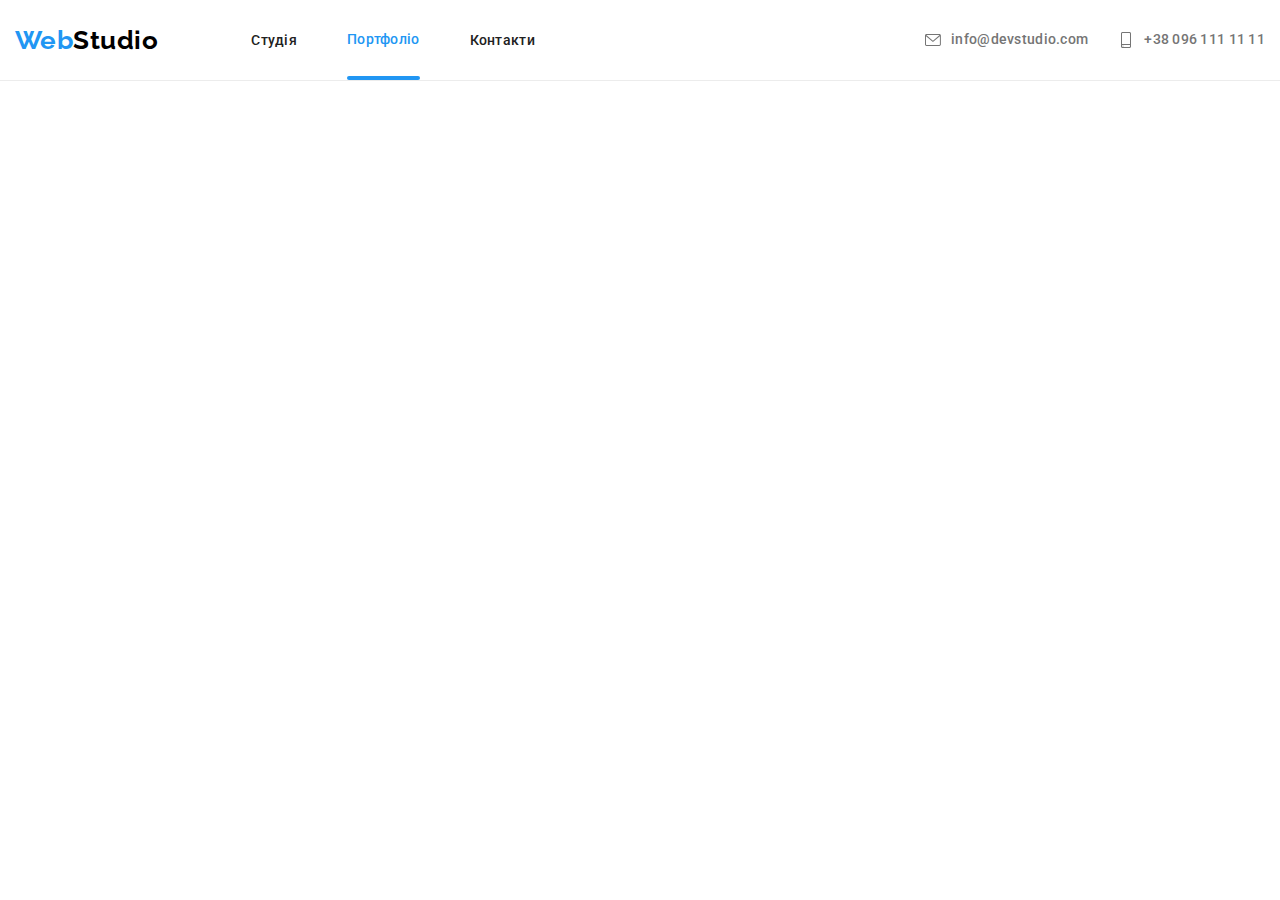
==== portfolio.html @ 04bfc91e "create adaptive header" ====
<!DOCTYPE html>
<html lang="uk">
  <head>
    <meta charset="UTF-8" />
    <meta http-equiv="X-UA-Compatible" content="IE=edge" />
    <meta name="viewport" content="width=device-width, initial-scale=1.0" />
    <title>Портфоліо</title>
    <link
      rel="stylesheet"
      href="https://cdnjs.cloudflare.com/ajax/libs/modern-normalize/1.1.0/modern-normalize.min.css"
    />
    <link
      href="https://fonts.googleapis.com/css2?family=Raleway:wght@700&family=Roboto:wght@400;500;700;900&display=swap"
      rel="stylesheet"
    />
    <link rel="stylesheet" href="./css/main.min.css" />
  </head>

  <body>
    <header class="page-header">
      <div class="container header-layout">
        <a href="/" class="page-header__logo"> <span class="logo">Web</span>Studio </a>
        <nav class="page-header__navigation">
          <ul class="list page-header__navigation-links">
            <li class="page-header__page-name">
              <a href="./index.html" class="page-header__page-link">Студія</a>
            </li>
            <li class="page-header__page-name">
              <a href="" class="page-header__page-link current">Портфоліо</a>
            </li>
            <li class="page-header__page-name">
              <a href="" class="page-header__page-link">Контакти</a>
            </li>
          </ul>
        </nav>
        <ul class="list page-header__contacts-list">
          <li class="page-header__contacts-item">
            <a href="mailto:info@devstudio.com" class="page-header__contacts-link">
              <svg lang="en" aria-label="envelope" class="page-header__contacts-icon">
                <use href="./Images/sprite.svg#icon-envelope"></use>
              </svg>
              info@devstudio.com</a
            >
          </li>
          <li class="page-header__contacts-item">
            <a href="tel:+380961111111" class="page-header__contacts-link">
              <svg lang="en" aria-label="smartphone" class="page-header__contacts-icon">
                <use href="./Images/sprite.svg#icon-smartphone"></use>
              </svg>
              +38 096 111 11 11</a
            >
          </li>
        </ul>

        <button type="button" class="mobile-menu-open-btn" data-menu-open>
          <svg class="mobile-menu-open-btn__icon">
            <use href="./images/sprite.svg#icon-burger"></use>
          </svg>
        </button>
      </div>

      <div class="mobile-menu" data-menu>
        <div class="mobile-menu__container">
          <button class="mobile-menu__close-btn" data-menu-close>
            <svg lang="en" class="mobile-menu__close-icon">
              <use href="./Images/sprite.svg#icon-vector"></use>
            </svg>
          </button>
          <ul class="list mobile-menu__pages-list">
            <li class="mobile-menu__pages-item">
              <a href="./index.html" class="mobile-menu__pages-link">Студія</a>
            </li>
            <li class="mobile-menu__pages-item">
              <a href="" class="mobile-menu__pages-link current">Портфоліо</a>
            </li>
            <li class="mobile-menu__pages-item">
              <a href="" class="mobile-menu__pages-link">Контакти</a>
            </li>
          </ul>

          <div class="mobile-menu_contacts-layout">
            <ul class="list mobile-menu__contacts-list">
              <li class="mobile-menu__contacts-item">
                <a href="tel:+380961111111" class="mobile-menu__phone-link">+38 096 111 11 11</a>
              </li>
              <li class="mobile-menu__contacts-item">
                <a href="mailto:info@devstudio.com" class="mobile-menu__mail-link"
                  >info@devstudio.com</a
                >
              </li>
            </ul>

            <ul class="list mobile-menu__social-list">
              <li class="mobile-menu__social-item">
                <a href="" class="mobile-menu__social-link">Instagram</a>
              </li>
              <li class="mobile-menu__social-item">
                <a href="" class="mobile-menu__social-link">Twitter</a>
              </li>
              <li class="mobile-menu__social-item">
                <a href="" class="mobile-menu__social-link">Facebook</a>
              </li>
              <li class="mobile-menu__social-item">
                <a href="" class="mobile-menu__social-link">LinkedIn</a>
              </li>
            </ul>
          </div>
        </div>
      </div>
    </header>

    <!-- <main>
      <section class="projects section-block">
        <div class="container">
          <h1 class="hidden">Проєкти</h1>
          <ul class="list projects__buttons">
            <li><button type="button" class="projects__button">Усі</button></li>
            <li><button type="button" class="projects__button">Веб-сайти</button></li>
            <li><button type="button" class="projects__button">Додатки</button></li>
            <li><button type="button" class="projects__button">Дизайн</button></li>
            <li><button type="button" class="projects__button">Маркетинг</button></li>
          </ul>

          <ul class="list projects__list">
            <li class="project-card">
              <div>
                <a href="" class="project-card__link">
                  <div class="project-card__img-wrapper">
                    <img src="./Images/tekhnokriak.jpg" alt="laptop" width="370" />
                    <p class="project-card__overlay">
                      Ресурс пропонує комплексні пропозиції з різним рівнем функціоналу та сервісів.
                      Все це дозволить відвідувачу отримати вичерпні відомості про компанію чи
                      приватну особу.
                    </p>
                  </div>
                  <div class="project-card__details">
                    <h2 class="project-card__title">Технокряк</h2>
                    <p class="project-card__category">Веб-сайт</p>
                  </div>
                </a>
              </div>
            </li>
            <li class="project-card">
              <div>
                <a href="" class="project-card__link">
                  <div class="project-card__img-wrapper">
                    <img src="./Images/poster.jpg" alt="poster" width="370" />
                    <p class="project-card__overlay">
                      Ресурс пропонує комплексні пропозиції з різним рівнем функціоналу та сервісів.
                      Все це дозволить відвідувачу отримати вичерпні відомості про компанію чи
                      приватну особу.
                    </p>
                  </div>
                  <div class="project-card__details">
                    <h2 class="project-card__title">Постер New Orlean vs Golden Star</h2>
                    <p class="project-card__category">Дизайн</p>
                  </div></a
                >
              </div>
            </li>
            <li class="project-card">
              <div>
                <a href="" class="project-card__link">
                  <div class="project-card__img-wrapper">
                    <img src="./Images/seafood.jpg" alt="seafood" width="370" />
                    <p class="project-card__overlay">
                      Ресурс пропонує комплексні пропозиції з різним рівнем функціоналу та сервісів.
                      Все це дозволить відвідувачу отримати вичерпні відомості про компанію чи
                      приватну особу.
                    </p>
                  </div>
                  <div class="project-card__details">
                    <h2 class="project-card__title">Ресторан Seafood</h2>
                    <p class="project-card__category">Додаток</p>
                  </div></a
                >
              </div>
            </li>
            <li class="project-card">
              <div>
                <a href="" class="project-card__link">
                  <div class="project-card__img-wrapper">
                    <img src="./Images/prime.jpg" alt="headphones" width="370" />
                    <p class="project-card__overlay">
                      Ресурс пропонує комплексні пропозиції з різним рівнем функціоналу та сервісів.
                      Все це дозволить відвідувачу отримати вичерпні відомості про компанію чи
                      приватну особу.
                    </p>
                  </div>
                  <div class="project-card__details">
                    <h2 class="project-card__title">Проєкт Prime</h2>
                    <p class="project-card__category">Маркетинг</p>
                  </div></a
                >
              </div>
            </li>
            <li class="project-card">
              <div>
                <a href="" class="project-card__link">
                  <div class="project-card__img-wrapper">
                    <img src="./Images/boxes.jpg" alt="boxes" width="370" />
                    <p class="project-card__overlay">
                      Ресурс пропонує комплексні пропозиції з різним рівнем функціоналу та сервісів.
                      Все це дозволить відвідувачу отримати вичерпні відомості про компанію чи
                      приватну особу.
                    </p>
                  </div>
                  <div class="project-card__details">
                    <h2 class="project-card__title">Проєкт Boxes</h2>
                    <p class="project-card__category">Додаток</p>
                  </div></a
                >
              </div>
            </li>
            <li class="project-card">
              <div>
                <a href="" class="project-card__link">
                  <div class="project-card__img-wrapper">
                    <img src="./Images/inspiration.jpg" alt="monitor" width="370" />
                    <p class="project-card__overlay">
                      Ресурс пропонує комплексні пропозиції з різним рівнем функціоналу та сервісів.
                      Все це дозволить відвідувачу отримати вичерпні відомості про компанію чи
                      приватну особу.
                    </p>
                  </div>
                  <div class="project-card__details">
                    <h2 class="project-card__title">Inspiration has no Borders</h2>
                    <p class="project-card__category">Веб-сайт</p>
                  </div></a
                >
              </div>
            </li>
            <li class="project-card">
              <div>
                <a href="" class="project-card__link">
                  <div class="project-card__img-wrapper">
                    <img src="./Images/limitededition.jpg" alt="book" width="370" />
                    <p class="project-card__overlay">
                      Ресурс пропонує комплексні пропозиції з різним рівнем функціоналу та сервісів.
                      Все це дозволить відвідувачу отримати вичерпні відомості про компанію чи
                      приватну особу.
                    </p>
                  </div>
                  <div class="project-card__details">
                    <h2 class="project-card__title">Видання Limited Edition</h2>
                    <p class="project-card__category">Дизайн</p>
                  </div></a
                >
              </div>
            </li>
            <li class="project-card">
              <div>
                <a href="" class="project-card__link">
                  <div class="project-card__img-wrapper">
                    <img src="./Images/lab.jpg" alt="lab" width="370" />
                    <p class="project-card__overlay">
                      Ресурс пропонує комплексні пропозиції з різним рівнем функціоналу та сервісів.
                      Все це дозволить відвідувачу отримати вичерпні відомості про компанію чи
                      приватну особу.
                    </p>
                  </div>
                  <div class="project-card__details">
                    <h2 class="project-card__title">Проєкт LAB</h2>
                    <p class="project-card__category">Маркетинг</p>
                  </div></a
                >
              </div>
            </li>
            <li class="project-card">
              <div>
                <a href="" class="project-card__link">
                  <div class="project-card__img-wrapper">
                    <img src="./Images/growingbusiness.png" alt="workspace" width="370" />
                    <p class="project-card__overlay">
                      Ресурс пропонує комплексні пропозиції з різним рівнем функціоналу та сервісів.
                      Все це дозволить відвідувачу отримати вичерпні відомості про компанію чи
                      приватну особу.
                    </p>
                  </div>
                  <div class="project-card__details">
                    <h2 class="project-card__title">Growing Business</h2>
                    <p class="project-card__category">Додаток</p>
                  </div></a
                >
              </div>
            </li>
          </ul>
        </div>
      </section>
    </main>

    <footer>
      <div class="container footer-layout">
        <div class="contacts">
          <div class="logo-block">
            <a href="./index.html" class="logo-footer"> <span class="logo">Web</span>Studio </a>
          </div>
          <address>
            <ul class="list">
              <li class="contact-footer-list">
                <a
                  href="https://goo.gl/maps/CPtrU1FHBa2aNyZL9"
                  target="_blank"
                  rel="noopener noreferrer nofollow"
                  class="address-footer"
                  >м. Київ, пр-т Лесі Українки, 26</a
                >
              </li>
              <li class="contact-footer-list">
                <a href="mailto:info@example.com" class="contact-footer">info@example.com</a>
              </li>
              <li class="contact-footer-list">
                <a href="tel:+380991111111" class="contact-footer">+38 099 111 11 11</a>
              </li>
            </ul>
          </address>
        </div>
        <div class="social-contacts">
          <p class="social-contacts-title">Приєднуйтесь</p>
          <ul class="social-contacts-list list">
            <li class="social-contacts-item">
              <a href="" class="social-contacts-link">
                <svg lang="en" aria-label="instagram-icon" class="social-contacts-icon">
                  <use href="./Images/sprite.svg#icon-instagram"></use>
                </svg>
              </a>
            </li>
            <li class="social-contacts-item">
              <a href="" class="social-contacts-link">
                <svg lang="en" aria-label="twitter-icon" class="social-contacts-icon">
                  <use href="./Images/sprite.svg#icon-twitter"></use>
                </svg>
              </a>
            </li>
            <li class="social-contacts-item">
              <a href="" class="social-contacts-link">
                <svg lang="en" aria-label="facebook-icon" class="social-contacts-icon">
                  <use href="./Images/sprite.svg#icon-facebook"></use>
                </svg>
              </a>
            </li>
            <li class="social-contacts-item">
              <a href="" class="social-contacts-link">
                <svg lang="en" aria-label="linkedin-icon" class="social-contacts-icon">
                  <use href="./Images/sprite.svg#icon-linkedin"></use>
                </svg>
              </a>
            </li>
          </ul>
        </div>
        <div class="subscribe-footer">
          <p class="subscribe-footer-title">Підпишіться на розсилку</p>
          <form name="subscribe_footer_form">
            <label class="subscribe-footer-layout">
              <input
                type="email"
                name="email"
                class="subscribe-footer-email"
                placeholder="E-mail"
              />
              <button type="submit" class="subscribe-footer-btn">
                <span class="subscribe-footer-btn-text"> Підписатися </span>
                <svg lang="en" aria-label="submit-icon" class="footer-submit-icon">
                  <use href="./Images/sprite.svg#icon-send"></use>
                </svg>
              </button>
            </label>
          </form>
        </div>
      </div>
    </footer> -->

    <script src="./js/menu.js"></script>
  </body>
</html>
---- css/main.min.css ----
:root{--clear-white-color: #FFFFFF;--bg-secondary-color: #F5F4FA;--bg-dark-color: #2F303A;--font-color-h: #212121;--font-color-p: #757575;--font-color-adress: rgba(255, 255, 255, 0.6);--accent-color: #2196F3;--clear-black-color: #000000;--border-color: #EEEEEE;--border-header-color: #ECECEC;--icon-color: #AFB1B8;--transition-dur-and-func: 250ms cubic-bezier(0.4, 0, 0.2, 1) }.hidden{position:absolute;white-space:nowrap;width:1px;height:1px;overflow:hidden;border:0;padding:0;clip:rect(0 0 0 0);clip-path:inset(50%);margin:-1px}body{font-family:"Roboto",sans-serif;letter-spacing:.03em;background-color:var(--clear-white-color)}h1,h2,h3,h4,p{margin-top:0;margin-bottom:0}ul,ol{margin-top:0;margin-bottom:0;padding-left:0}.list{list-style:none}a:link,a:visited{text-decoration:none}img{display:block}button{cursor:pointer;display:block}.section-block{padding:94px 0px}.container{padding-left:15px;padding-right:15px}@media screen and (min-width: 480px){.container{width:100%;margin-left:auto;margin-right:auto}}@media screen and (min-width: 768px){.container{width:100%}}@media screen and (min-width: 1200px){.container{width:100%}}.modal-button{background-color:var(--accent-color);color:var(--clear-white-color);font-family:inherit,sans-serif;font-weight:700;font-size:16px;line-height:1.88;letter-spacing:.06em;margin:30px auto 0px auto;border-radius:4px;border:none;padding:10px 32px}.page-header{border-bottom:var(--border-header-color) 1px solid;padding:16px 15px}.page-header__logo{color:var(--clear-black-color);font-family:"Raleway",sans-serif;font-weight:700;font-size:26px;line-height:1.19}.logo{color:var(--accent-color);font-family:"Raleway",sans-serif;font-weight:700;font-size:26px;line-height:1.19}.page-header__navigation{display:none}.page-header__contacts-list{display:none}.mobile-menu-open-btn{line-height:0;border:none;background-color:rgba(0,0,0,0);padding:0}.mobile-menu-open-btn__icon{width:40px;height:40px}.header-layout{display:flex;justify-content:space-between;align-items:center}@media screen and (min-width: 768px){.page-header{padding:0}.mobile-menu-open-btn{display:none}.page-header__navigation-links{display:flex;align-items:center}.page-header__contacts-list{display:flex;flex-direction:column;gap:10px}.page-header__navigation{display:flex}.page-header__page-name{position:relative}.page-header__page-name:not(:last-child){margin-right:50px}.page-header__page-link{color:var(--font-color-h);font-weight:500;font-size:14px;line-height:1.14;padding:32px 0;letter-spacing:.02em;transition:color var(--transition-dur-and-func)}.page-header__page-link:hover,.page-header__page-link:focus{color:var(--accent-color)}.page-header__contacts-icon{display:inline-block;width:16px;height:16px;fill:var(--font-color-p);margin-right:10px;transition:fill var(--transition-dur-and-func)}.page-header__contacts-link:hover .page-header__contacts-icon,.page-header__contacts-link:focus .page-header__contacts-icon{fill:var(--accent-color)}.current{color:var(--accent-color);display:flex;align-items:center;flex-direction:column}.current::after{content:"";display:block;width:100%;height:4px;background-color:var(--accent-color);border-radius:2px;position:absolute;bottom:0}.page-header__contacts-link{color:var(--font-color-p);font-weight:500;font-size:14px;line-height:1.14;letter-spacing:.02em;text-align:center;display:flex;align-items:center;transition:color var(--transition-dur-and-func)}.page-header__contacts-link:hover,.page-header__contacts-link:focus{color:var(--accent-color)}}@media screen and (min-width: 1200px){.page-header__contacts-list{flex-direction:row;gap:30px;margin-left:auto}.page-header__logo{margin-right:93px}}.mobile-menu{position:fixed;top:0;left:0;z-index:100;width:100%;height:100%;background-color:var(--clear-white-color);opacity:0;visibility:hidden;pointer-events:none;transition:opacity var(--transition-dur-and-func),visibility var(--transition-dur-and-func)}.mobile-menu.is-open{opacity:1;visibility:visible;pointer-events:auto}.mobile-menu__container{height:100%;padding-left:40px;padding-bottom:48px;padding-top:48px;position:relative;display:flex;flex-direction:column;justify-content:space-between}.mobile-menu__close-btn{border:none;background-color:rgba(0,0,0,0);position:absolute;width:40px;height:40px;top:10px;right:15px}.mobile-menu__close-icon{width:18.67px;height:18.67px}.mobile-menu__pages-link{font-family:"Roboto";font-weight:500;font-size:40px;line-height:1.175;letter-spacing:.02em;color:var(--font-color-h)}.mobile-menu__pages-link:hover,.mobile-menu__pages-link:focus{color:var(--accent-color)}.mobile-menu__pages-item:not(:last-child){margin-bottom:32px}.mobile-menu__phone-link{font-family:"Roboto";font-weight:500;font-size:34px;line-height:1.176;letter-spacing:.02em;color:var(--accent-color)}.mobile-menu__mail-link{font-family:"Roboto";font-weight:500;font-size:24px;line-height:1.17;letter-spacing:.02em;color:var(--font-color-p)}.mobile-menu__contacts-item:first-child{margin-bottom:32px}.mobile-menu__contacts-item:last-child{margin-bottom:64px}.mobile-menu__social-link{font-family:"Roboto";font-weight:500;font-size:18px;line-height:1.22;letter-spacing:.02em;color:var(--accent-color)}.mobile-menu__social-list{display:flex}.mobile-menu__social-item:not(:last-child){border-right:1px solid rgba(33,33,33,.2);padding-right:10px}.mobile-menu__social-item:not(:first-child){padding-left:10px}.hero{background-image:linear-gradient(rgba(47, 48, 58, 0.4), rgba(47, 48, 58, 0.4)),url(../Images/hero.jpg);padding:200px 0px;max-width:1600px;margin:0 auto}.hero__title{color:var(--clear-white-color);font-weight:900;font-size:44px;line-height:1.36;text-align:center;letter-spacing:.06em;text-transform:uppercase;width:696px;margin-left:auto;margin-right:auto}.values{padding-bottom:0px}.values__title{color:var(--font-color-h);font-weight:700;font-size:14px;line-height:1.14;text-transform:uppercase;margin-bottom:10px}.values__text{color:var(--font-color-p);font-weight:400;font-size:14px;line-height:1.71}.values__list{display:flex;gap:30px}.values__card{flex-basis:calc((100% - 90px)/4)}.values__image{height:120px;background-color:var(--bg-secondary-color);display:flex;align-items:center;justify-content:center;margin-bottom:30px;border-radius:5px}.values__icon{display:block;width:70px;height:70px;margin:0 auto}.activity__title{color:var(--font-color-h);font-weight:700;font-size:36px;line-height:1.17;text-align:center;margin-bottom:50px}.activity__list{display:flex;gap:30px}.activity__card{position:relative}.activity__block{background-color:rgba(47,48,58,.8);height:70px;display:flex;justify-content:center;align-items:center;position:absolute;bottom:0px;width:100%}.activity__name{font-family:inherit;font-weight:700;font-size:14px;line-height:1.14;text-align:center;text-transform:uppercase;color:var(--clear-white-color)}.team{background-color:var(--bg-secondary-color)}.team__title{color:var(--font-color-h);font-weight:700;font-size:36px;line-height:42px;text-align:center;margin-bottom:50px}.team-member__name{color:var(--font-color-h);font-weight:500;font-size:16px;line-height:1.19;text-align:center;margin-bottom:10px}.team-member__job-position{color:var(--font-color-p);font-weight:400;font-size:16px;line-height:1.9;text-align:center;margin-bottom:16px}.team__list{display:flex;gap:30px}.team-member__details{padding:30px 0px;background-color:var(--clear-white-color);border-radius:0px 0px 4px 4px}.team-member{box-shadow:0px 1px 3px rgba(0,0,0,.12),0px 1px 1px rgba(0,0,0,.14),0px 2px 1px rgba(0,0,0,.2);border-radius:0px 0px 4px 4px}.team-member__social-list{display:flex;justify-content:center;gap:10px}.social-list__link{display:flex;width:44px;height:44px;justify-content:center;align-items:center;background-color:var(--clear-white-color);border-radius:50%;transition:background-color var(--transition-dur-and-func)}.social-list__link:hover{background-color:var(--accent-color)}.social-list__icon{width:20px;height:20px;fill:var(--icon-color);transition:fill var(--transition-dur-and-func)}.social-list__link:hover .social-list__icon{fill:var(--clear-white-color)}.clients{padding:94px 0}.clients__title{font-weight:700;font-size:36px;line-height:1.17;text-align:center;margin-bottom:50px}.clients__list{display:flex;flex-basis:calc((100% - 150px)/6);gap:30px}.clients__link{display:flex;justify-content:center;align-items:center;box-sizing:border-box;border:var(--icon-color) 1px solid;border-radius:5px;width:170px;height:92px;text-align:center;transition:border var(--transition-dur-and-func)}.clients__link:hover{border:var(--accent-color) 1px solid}.clients__icon{width:106px;height:60px;fill:var(--icon-color);transition:fill var(--transition-dur-and-func)}.clients__link:hover .clients__icon{fill:var(--accent-color)}.projects__button{color:var(--font-color-h);background-color:var(--bg-secondary-color);font-family:inherit;font-weight:500;font-size:16px;line-height:1.62;text-align:center;padding:6px 22px;border-radius:4px;border:none;transition:color var(--transition-dur-and-func);transition:background-color var(--transition-dur-and-func);transition:box-shadow var(--transition-dur-and-func)}.projects__button:hover,.projects__button:focus{color:var(--clear-white-color);background-color:var(--accent-color);box-shadow:0px 1px 3px rgba(0,0,0,.12),0px 1px 1px rgba(0,0,0,.14),0px 2px 1px rgba(0,0,0,.2)}.project-card__title{color:var(--font-color-h);font-weight:700;font-size:18px;line-height:2;letter-spacing:.06em;margin-bottom:4px}.project-card__link{display:inline-block;transition:box-shadow var(--transition-dur-and-func)}.project-card__link:hover,.project-card__link:focus{box-shadow:0px 1px 3px rgba(0,0,0,.12),0px 1px 1px rgba(0,0,0,.14),0px 2px 1px rgba(0,0,0,.2)}.project-card__category{color:var(--font-color-p);font-weight:400;font-size:16px;line-height:1.88}.projects__buttons{display:flex;justify-content:center;gap:8px;margin-bottom:50px}.projects__list{display:flex;flex-wrap:wrap;gap:30px}.project-card__details{padding:20px 24px;border:var(--border-color) 1px solid;border-top:none}.projects{padding:94px 0}.project-card{width:370px}.project-card__img-wrapper{position:relative;overflow:hidden}.project-card__overlay{position:absolute;top:0;left:0;width:100%;height:100%;padding:63px 24px;background:rgba(33,150,243,.9);font-size:18px;line-height:1.56;color:var(--clear-white-color);overflow:auto;transform:translateY(100%);transition:transform 250ms cubic-bezier(0.4, 0, 0.2, 1)}.project-card__link:hover .project-card__overlay{transform:translateY(0%)}footer{background-color:var(--bg-dark-color);font-size:14px;line-height:1.71;padding:60px 0px}.logo-footer{color:var(--clear-white-color);font-family:"Raleway",sans-serif;font-weight:700;font-size:26px;line-height:1.19}.logo-block{margin-bottom:20px}.address-footer{color:var(--clear-white-color);font-style:normal;transition:color var(--transition-dur-and-func)}.address-footer:hover,.address-footer:focus{color:var(--accent-color)}.contact-footer{color:var(--font-color-adress);font-style:normal;transition:color var(--transition-dur-and-func)}.contact-footer:hover,.contact-footer:focus{color:var(--accent-color)}.contact-footer-list:not(:last-child){margin-bottom:9px}.footer-layout{display:flex;align-items:baseline}.contacts{margin-right:70px}.social-contacts-title{margin-bottom:20px;font-weight:700;font-size:14px;line-height:1.14;text-transform:uppercase;color:var(--clear-white-color)}.social-contacts-list{display:flex;justify-content:center;gap:10px}.social-contacts-link{display:flex;width:44px;height:44px;border-radius:50%;background-color:rgba(255,255,255,.1);justify-content:center;align-items:center;transition:background-color var(--transition-dur-and-func)}.social-contacts-link:hover,.social-contacts-link:focus{background-color:var(--accent-color)}.social-contacts-icon{width:20px;height:20px;fill:var(--clear-white-color)}.subscribe-footer{margin-left:auto}.subscribe-footer-title{margin-bottom:20px;font-weight:700;font-size:14px;line-height:1.14;text-transform:uppercase;color:var(--clear-white-color)}.subscribe-footer-layout{display:flex;gap:12px}.subscribe-footer-email{display:inline-block;width:358px;height:50px;border:1px solid rgba(255,255,255,.3);filter:drop-shadow(0px 4px 4px rgba(0, 0, 0, 0.15));border-radius:4px;background-color:var(--bg-dark-color);padding-left:16px;color:var(--clear-white-color)}.subscribe-footer-email::placeholder{font-family:"Roboto";font-size:16px;line-height:1.25;color:rgba(255,255,255,.6)}.subscribe-footer-btn{display:flex;justify-content:center;align-items:center;gap:10px;color:var(--clear-white-color);background-color:var(--accent-color);box-shadow:0px 4px 4px rgba(0,0,0,.15);border:none;border-radius:4px;width:200px;height:50px}.subscribe-footer-btn-text{font-family:"Roboto";font-style:normal;font-weight:700;font-size:16px;line-height:1.88;letter-spacing:.06em}.footer-submit-icon{fill:var(--clear-white-color);width:24px;height:24px}.backdrop{position:fixed;top:0;left:0;z-index:100;width:100%;height:100%;background:rgba(0,0,0,.2);opacity:1;visibility:visible;pointer-events:auto;transition:opacity 750ms ease,visibility 750ms ease,transform 750ms linear}.is-hidden{visibility:hidden;opacity:0;pointer-events:none;transform:rotateX(45deg)}.modal{width:528px;height:581px;background-color:var(--clear-white-color);border-radius:4px;box-shadow:0px 1px 3px rgba(0,0,0,.12),0px 1px 1px rgba(0,0,0,.14),0px 2px 1px rgba(0,0,0,.2);position:absolute;left:50%;top:50%;transform:translate(-50%, -50%)}.modal-close-btn{width:30px;height:30px;border-radius:50%;display:flex;justify-content:center;align-items:center;background-color:rgba(0,0,0,0);border:1px solid rgba(0,0,0,.1);padding:0;position:absolute;top:8px;right:8px}.modal-close-icon{width:11px;height:11px;fill:var(--clear-black-color)}.modal-close-btn:hover .modal-close-icon,.modal-close-btn:focus .modal-close-icon{fill:var(--accent-color)}.modal-container{padding:40px}.modal-title{font-family:"Roboto";font-weight:700;font-size:20px;line-height:1.15;text-align:center;color:var(--font-color-h);margin-bottom:12px}.modal-label-title{font-family:"Roboto";font-size:12px;line-height:1.17;letter-spacing:.01em;color:var(--font-color-p);display:flex;flex-direction:column;margin-bottom:4px}.modal-input{width:100%;height:40px;margin-bottom:10px;border:1px solid rgba(33,33,33,.2);border-radius:4px;padding-left:42px;transition:outline var(--transition-dur-and-func);transition:border-color var(--transition-dur-and-func);transition:fill var(--transition-dur-and-func)}.modal-input:focus{outline:none;border-color:var(--accent-color)}.modal-input-wrapper{position:relative}.modal-label-icon{width:18px;height:18px;left:12px;position:absolute;top:50%;transform:translateY(-50%)}.modal-input:focus+.modal-label-icon{fill:var(--accent-color)}.modal-comment{width:100%;height:120px;resize:none;border:1px solid rgba(33,33,33,.2);border-radius:4px;padding:12px 16px;margin-bottom:20px;display:block}.modal-comment::placeholder{font-family:"Roboto";font-size:12px;line-height:1.17px;letter-spacing:.01em;padding:12px 0;color:rgba(117,117,117,.5)}.modal-comment:focus{outline:none;border-color:var(--accent-color)}.modal-form{display:flex;flex-direction:column}.modal-form .modal-checkbox-link{color:var(--accent-color);text-decoration:underline;text-decoration-color:var(--accent-color)}.modal-submit-btn{display:inline-block;width:200px;height:50px;margin:0 auto;background:var(--accent-color);box-shadow:0px 4px 4px rgba(0,0,0,.15);border-radius:4px;border:none;font-family:"Roboto";font-weight:700;font-size:16px;line-height:1.88;letter-spacing:.06em;color:var(--clear-white-color)}.modal-checkbox-text{font-family:"Roboto";font-size:14px;line-height:1.71;color:var(--font-color-p);margin:0 auto 30px auto}.checkbox-input{position:absolute;appearance:none}.checkbox-customised-icon{display:inline-block;width:16px;height:15px;border-radius:2px;border:var(--font-color-h) 2px solid;margin-right:7px;cursor:pointer}.checkbox-input:checked+.checkbox-customised-icon{background-color:var(--accent-color);border:none;fill:var(--clear-white-color)}.checkbox-input:focus+.checkbox-customised-icon{box-shadow:0 0 0 2px rgba(0,0,255,.5)}/*# sourceMappingURL=main.min.css.map */
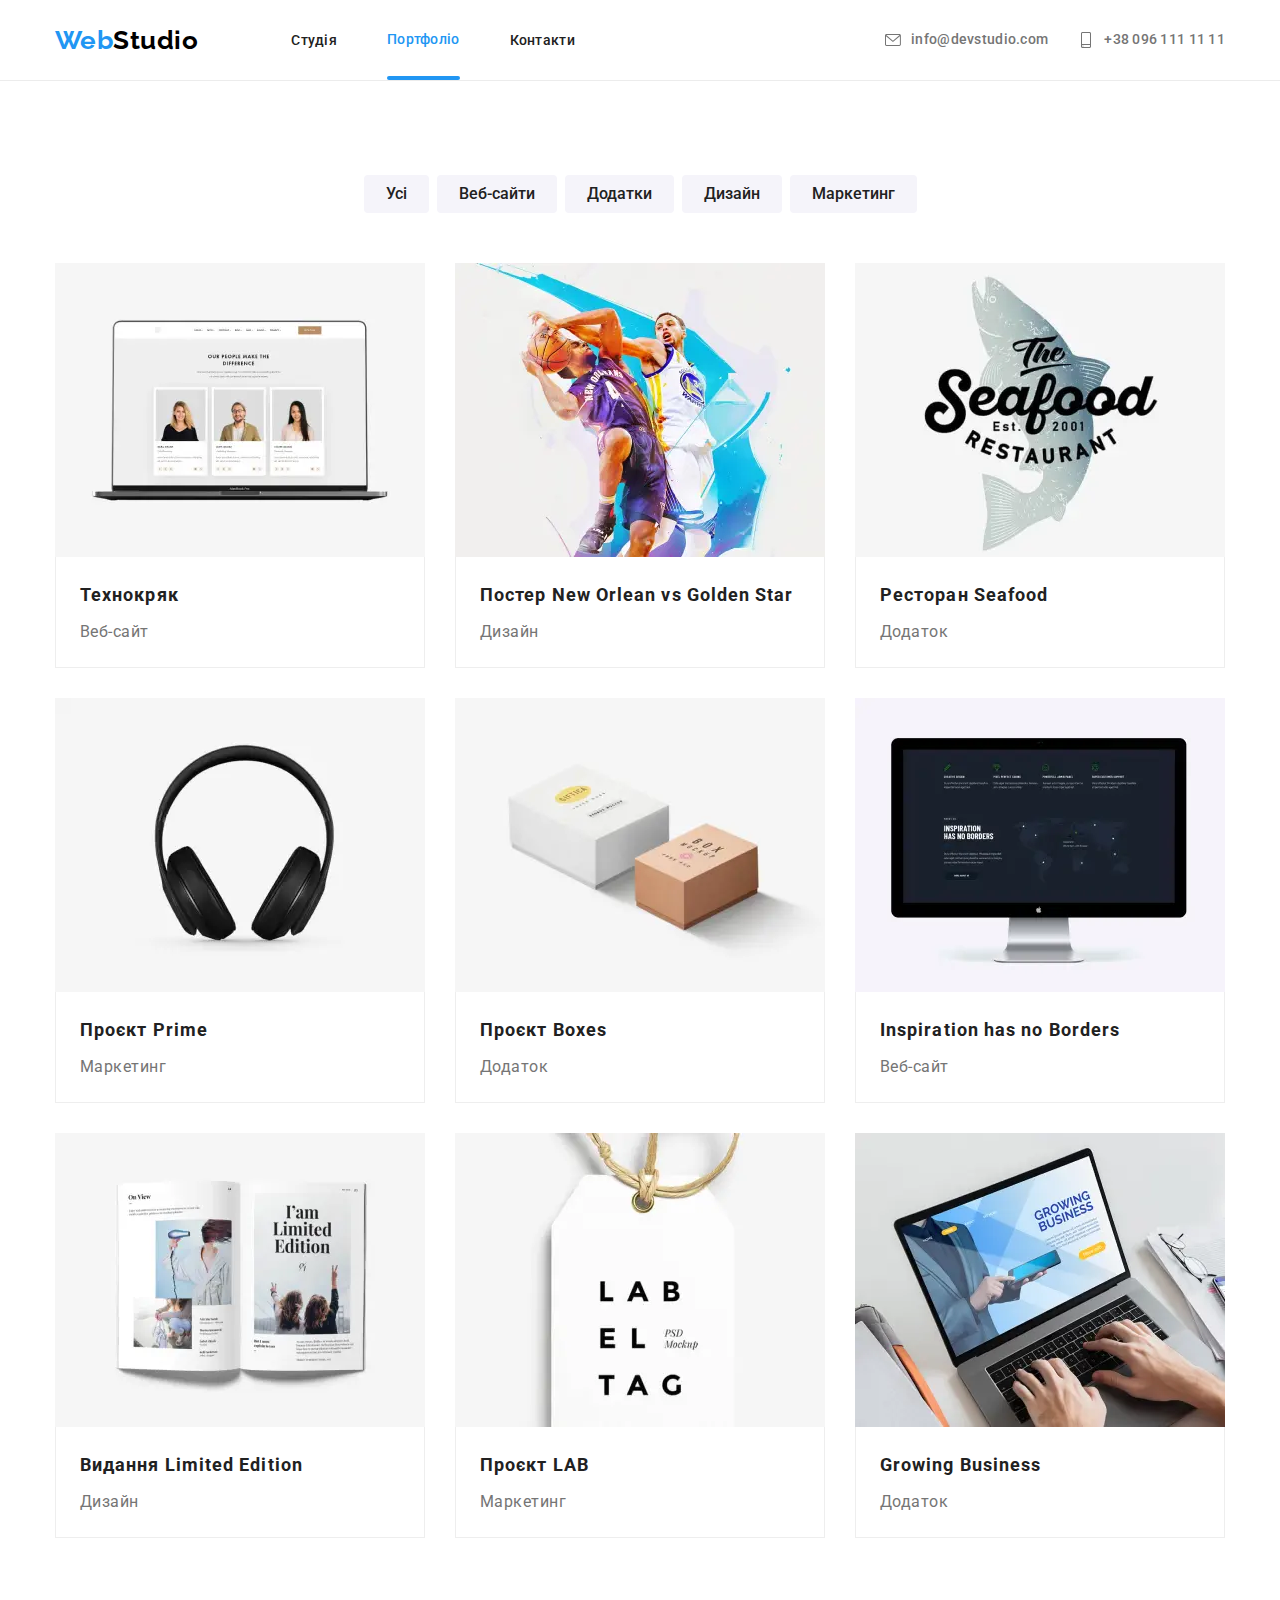
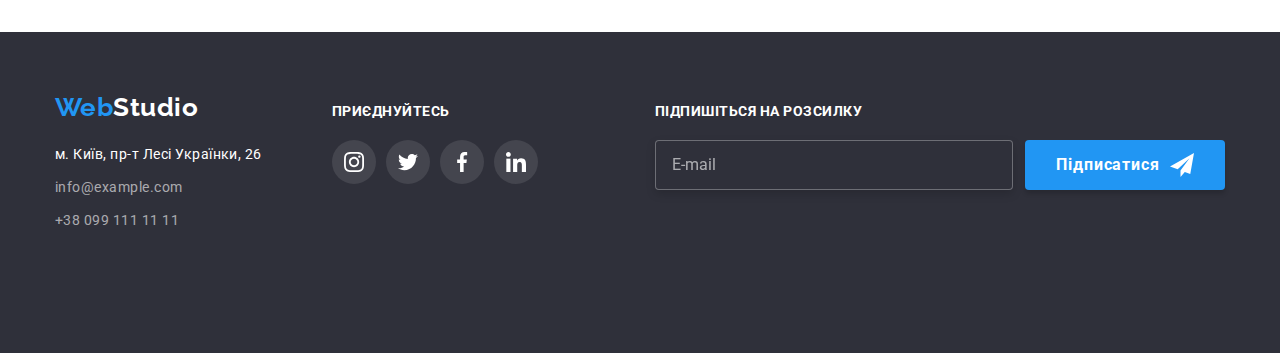
==== commit f4a716e8: "add adaptive design" ====
--- a/portfolio.html
+++ b/portfolio.html
@@ -109,7 +109,7 @@
       </div>
     </header>
 
-    <!-- <main>
+    <main>
       <section class="projects section-block">
         <div class="container">
           <h1 class="hidden">Проєкти</h1>
@@ -123,244 +123,669 @@
 
           <ul class="list projects__list">
             <li class="project-card">
-              <div>
-                <a href="" class="project-card__link">
-                  <div class="project-card__img-wrapper">
-                    <img src="./Images/tekhnokriak.jpg" alt="laptop" width="370" />
-                    <p class="project-card__overlay">
-                      Ресурс пропонує комплексні пропозиції з різним рівнем функціоналу та сервісів.
-                      Все це дозволить відвідувачу отримати вичерпні відомості про компанію чи
-                      приватну особу.
-                    </p>
-                  </div>
-                  <div class="project-card__details">
-                    <h2 class="project-card__title">Технокряк</h2>
-                    <p class="project-card__category">Веб-сайт</p>
-                  </div>
-                </a>
-              </div>
+              <a href="" class="project-card__link">
+                <div class="project-card__img-wrapper">
+                  <picture>
+                    <source
+                      srcset="
+                        ../Images/projects/tekhnokriak-desktop.webp    1x,
+                        ../Images/projects/tekhnokriak-desktop@2x.webp 2x
+                      "
+                      media="(min-width: 1200px)"
+                      type="image/webp"
+                    />
+                    <source
+                      srcset="
+                        ../Images/projects/tekhnokriak-desktop.jpg    1x,
+                        ../Images/projects/tekhnokriak-desktop@2x.jpg 2x
+                      "
+                      media="(min-width: 1200px)"
+                    />
+
+                    <source
+                      srcset="
+                        ../Images/projects/tekhnokriak-tablet.webp    1x,
+                        ../Images/projects/tekhnokriak-tablet@2x.webp 2x
+                      "
+                      media="(min-width: 768px)"
+                      type="image/webp"
+                    />
+                    <source
+                      srcset="
+                        ../Images/projects/tekhnokriak-tablet.jpg    1x,
+                        ../Images/projects/tekhnokriak-tablet@2x.jpg 2x
+                      "
+                      media="(min-width: 768px)"
+                    />
+
+                    <source
+                      srcset="
+                        ../Images/projects/tekhnokriak-mob.webp    1x,
+                        ../Images/projects/tekhnokriak-mob@2x.webp 2x
+                      "
+                      media="(max-width: 767px)"
+                      type="image/webp"
+                    />
+                    <source
+                      srcset="
+                        ../Images/projects/tekhnokriak-mob.jpg    1x,
+                        ../Images/projects/tekhnokriak-mob@2x.jpg 2x
+                      "
+                      media="(max-width: 767px)"
+                    />
+                    <img src="./Images/tekhnokriak.jpg" alt="laptop" />
+                  </picture>
+                  <p class="project-card__overlay">
+                    Ресурс пропонує комплексні пропозиції з різним рівнем функціоналу та сервісів.
+                    Все це дозволить відвідувачу отримати вичерпні відомості про компанію чи
+                    приватну особу.
+                  </p>
+                </div>
+                <div class="project-card__details">
+                  <h2 class="project-card__title">Технокряк</h2>
+                  <p class="project-card__category">Веб-сайт</p>
+                </div>
+              </a>
             </li>
             <li class="project-card">
-              <div>
-                <a href="" class="project-card__link">
-                  <div class="project-card__img-wrapper">
-                    <img src="./Images/poster.jpg" alt="poster" width="370" />
-                    <p class="project-card__overlay">
-                      Ресурс пропонує комплексні пропозиції з різним рівнем функціоналу та сервісів.
-                      Все це дозволить відвідувачу отримати вичерпні відомості про компанію чи
-                      приватну особу.
-                    </p>
-                  </div>
-                  <div class="project-card__details">
-                    <h2 class="project-card__title">Постер New Orlean vs Golden Star</h2>
-                    <p class="project-card__category">Дизайн</p>
-                  </div></a
-                >
-              </div>
+              <a href="" class="project-card__link">
+                <div class="project-card__img-wrapper">
+                  <picture>
+                    <source
+                      srcset="
+                        ../Images/projects/poster-desktop.webp    1x,
+                        ../Images/projects/poster-desktop@2x.webp 2x
+                      "
+                      media="(min-width: 1200px)"
+                      type="image/webp"
+                    />
+                    <source
+                      srcset="
+                        ../Images/projects/poster-desktop.jpg    1x,
+                        ../Images/projects/poster-desktop@2x.jpg 2x
+                      "
+                      media="(min-width: 1200px)"
+                    />
+
+                    <source
+                      srcset="
+                        ../Images/projects/poster-tablet.webp    1x,
+                        ../Images/projects/poster-tablet@2x.webp 2x
+                      "
+                      media="(min-width: 768px)"
+                      type="image/webp"
+                    />
+                    <source
+                      srcset="
+                        ../Images/projects/poster-tablet.jpg    1x,
+                        ../Images/projects/poster-tablet@2x.jpg 2x
+                      "
+                      media="(min-width: 768px)"
+                    />
+
+                    <source
+                      srcset="
+                        ../Images/projects/poster-mob.webp    1x,
+                        ../Images/projects/poster-mob@2x.webp 2x
+                      "
+                      media="(max-width: 767px)"
+                      type="image/webp"
+                    />
+                    <source
+                      srcset="
+                        ../Images/projects/poster-mob.jpg    1x,
+                        ../Images/projects/poster-mob@2x.jpg 2x
+                      "
+                      media="(max-width: 767px)"
+                    />
+                    <img src="./Images/poster.jpg" alt="poster" />
+                  </picture>
+                  <p class="project-card__overlay">
+                    Ресурс пропонує комплексні пропозиції з різним рівнем функціоналу та сервісів.
+                    Все це дозволить відвідувачу отримати вичерпні відомості про компанію чи
+                    приватну особу.
+                  </p>
+                </div>
+                <div class="project-card__details">
+                  <h2 class="project-card__title">Постер New Orlean vs Golden Star</h2>
+                  <p class="project-card__category">Дизайн</p>
+                </div></a
+              >
             </li>
             <li class="project-card">
-              <div>
-                <a href="" class="project-card__link">
-                  <div class="project-card__img-wrapper">
-                    <img src="./Images/seafood.jpg" alt="seafood" width="370" />
-                    <p class="project-card__overlay">
-                      Ресурс пропонує комплексні пропозиції з різним рівнем функціоналу та сервісів.
-                      Все це дозволить відвідувачу отримати вичерпні відомості про компанію чи
-                      приватну особу.
-                    </p>
-                  </div>
-                  <div class="project-card__details">
-                    <h2 class="project-card__title">Ресторан Seafood</h2>
-                    <p class="project-card__category">Додаток</p>
-                  </div></a
-                >
-              </div>
+              <a href="" class="project-card__link">
+                <div class="project-card__img-wrapper">
+                  <picture>
+                    <source
+                      srcset="
+                        ../Images/projects/seafood-desktop.webp    1x,
+                        ../Images/projects/seafood-desktop@2x.webp 2x
+                      "
+                      media="(min-width: 1200px)"
+                      type="image/webp"
+                    />
+                    <source
+                      srcset="
+                        ../Images/projects/seafood-desktop.jpg    1x,
+                        ../Images/projects/seafood-desktop@2x.jpg 2x
+                      "
+                      media="(min-width: 1200px)"
+                    />
+
+                    <source
+                      srcset="
+                        ../Images/projects/seafood-tablet.webp    1x,
+                        ../Images/projects/seafood-tablet@2x.webp 2x
+                      "
+                      media="(min-width: 768px)"
+                      type="image/webp"
+                    />
+                    <source
+                      srcset="
+                        ../Images/projects/seafood-tablet.jpg    1x,
+                        ../Images/projects/seafood-tablet@2x.jpg 2x
+                      "
+                      media="(min-width: 768px)"
+                    />
+
+                    <source
+                      srcset="
+                        ../Images/projects/seafood-mob.webp    1x,
+                        ../Images/projects/seafood-mob@2x.webp 2x
+                      "
+                      media="(max-width: 767px)"
+                      type="image/webp"
+                    />
+                    <source
+                      srcset="
+                        ../Images/projects/seafood-mob.jpg    1x,
+                        ../Images/projects/seafood-mob@2x.jpg 2x
+                      "
+                      media="(max-width: 767px)"
+                    />
+                    <img src="./Images/seafood.jpg" alt="seafood" />
+                  </picture>
+                  <p class="project-card__overlay">
+                    Ресурс пропонує комплексні пропозиції з різним рівнем функціоналу та сервісів.
+                    Все це дозволить відвідувачу отримати вичерпні відомості про компанію чи
+                    приватну особу.
+                  </p>
+                </div>
+                <div class="project-card__details">
+                  <h2 class="project-card__title">Ресторан Seafood</h2>
+                  <p class="project-card__category">Додаток</p>
+                </div></a
+              >
             </li>
             <li class="project-card">
-              <div>
-                <a href="" class="project-card__link">
-                  <div class="project-card__img-wrapper">
-                    <img src="./Images/prime.jpg" alt="headphones" width="370" />
-                    <p class="project-card__overlay">
-                      Ресурс пропонує комплексні пропозиції з різним рівнем функціоналу та сервісів.
-                      Все це дозволить відвідувачу отримати вичерпні відомості про компанію чи
-                      приватну особу.
-                    </p>
-                  </div>
-                  <div class="project-card__details">
-                    <h2 class="project-card__title">Проєкт Prime</h2>
-                    <p class="project-card__category">Маркетинг</p>
-                  </div></a
-                >
-              </div>
+              <a href="" class="project-card__link">
+                <div class="project-card__img-wrapper">
+                  <picture>
+                    <source
+                      srcset="
+                        ../Images/projects/prime-desktop.webp    1x,
+                        ../Images/projects/prime-desktop@2x.webp 2x
+                      "
+                      media="(min-width: 1200px)"
+                      type="image/webp"
+                    />
+                    <source
+                      srcset="
+                        ../Images/projects/prime-desktop.jpg    1x,
+                        ../Images/projects/prime-desktop@2x.jpg 2x
+                      "
+                      media="(min-width: 1200px)"
+                    />
+
+                    <source
+                      srcset="
+                        ../Images/projects/prime-tablet.webp    1x,
+                        ../Images/projects/prime-tablet@2x.webp 2x
+                      "
+                      media="(min-width: 768px)"
+                      type="image/webp"
+                    />
+                    <source
+                      srcset="
+                        ../Images/projects/prime-tablet.jpg    1x,
+                        ../Images/projects/prime-tablet@2x.jpg 2x
+                      "
+                      media="(min-width: 768px)"
+                    />
+
+                    <source
+                      srcset="
+                        ../Images/projects/prime-mob.webp    1x,
+                        ../Images/projects/prime-mob@2x.webp 2x
+                      "
+                      media="(max-width: 767px)"
+                      type="image/webp"
+                    />
+                    <source
+                      srcset="
+                        ../Images/projects/prime-mob.jpg    1x,
+                        ../Images/projects/prime-mob@2x.jpg 2x
+                      "
+                      media="(max-width: 767px)"
+                    />
+                    <img src="./Images/prime.jpg" alt="headphones" />
+                  </picture>
+                  <p class="project-card__overlay">
+                    Ресурс пропонує комплексні пропозиції з різним рівнем функціоналу та сервісів.
+                    Все це дозволить відвідувачу отримати вичерпні відомості про компанію чи
+                    приватну особу.
+                  </p>
+                </div>
+                <div class="project-card__details">
+                  <h2 class="project-card__title">Проєкт Prime</h2>
+                  <p class="project-card__category">Маркетинг</p>
+                </div></a
+              >
             </li>
             <li class="project-card">
-              <div>
-                <a href="" class="project-card__link">
-                  <div class="project-card__img-wrapper">
-                    <img src="./Images/boxes.jpg" alt="boxes" width="370" />
-                    <p class="project-card__overlay">
-                      Ресурс пропонує комплексні пропозиції з різним рівнем функціоналу та сервісів.
-                      Все це дозволить відвідувачу отримати вичерпні відомості про компанію чи
-                      приватну особу.
-                    </p>
-                  </div>
-                  <div class="project-card__details">
-                    <h2 class="project-card__title">Проєкт Boxes</h2>
-                    <p class="project-card__category">Додаток</p>
-                  </div></a
-                >
-              </div>
+              <a href="" class="project-card__link">
+                <div class="project-card__img-wrapper">
+                  <picture>
+                    <source
+                      srcset="
+                        ../Images/projects/boxes-desktop.webp    1x,
+                        ../Images/projects/boxes-desktop@2x.webp 2x
+                      "
+                      media="(min-width: 1200px)"
+                      type="image/webp"
+                    />
+                    <source
+                      srcset="
+                        ../Images/projects/boxes-desktop.jpg    1x,
+                        ../Images/projects/boxes-desktop@2x.jpg 2x
+                      "
+                      media="(min-width: 1200px)"
+                    />
+
+                    <source
+                      srcset="
+                        ../Images/projects/boxes-tablet.webp    1x,
+                        ../Images/projects/boxes-tablet@2x.webp 2x
+                      "
+                      media="(min-width: 768px)"
+                      type="image/webp"
+                    />
+                    <source
+                      srcset="
+                        ../Images/projects/boxes-tablet.jpg    1x,
+                        ../Images/projects/boxes-tablet@2x.jpg 2x
+                      "
+                      media="(min-width: 768px)"
+                    />
+
+                    <source
+                      srcset="
+                        ../Images/projects/boxes-mob.webp    1x,
+                        ../Images/projects/boxes-mob@2x.webp 2x
+                      "
+                      media="(max-width: 767px)"
+                      type="image/webp"
+                    />
+                    <source
+                      srcset="
+                        ../Images/projects/boxes-mob.jpg    1x,
+                        ../Images/projects/boxes-mob@2x.jpg 2x
+                      "
+                      media="(max-width: 767px)"
+                    />
+                    <img src="./Images/boxes.jpg" alt="boxes" />
+                  </picture>
+                  <p class="project-card__overlay">
+                    Ресурс пропонує комплексні пропозиції з різним рівнем функціоналу та сервісів.
+                    Все це дозволить відвідувачу отримати вичерпні відомості про компанію чи
+                    приватну особу.
+                  </p>
+                </div>
+                <div class="project-card__details">
+                  <h2 class="project-card__title">Проєкт Boxes</h2>
+                  <p class="project-card__category">Додаток</p>
+                </div></a
+              >
             </li>
             <li class="project-card">
-              <div>
-                <a href="" class="project-card__link">
-                  <div class="project-card__img-wrapper">
-                    <img src="./Images/inspiration.jpg" alt="monitor" width="370" />
-                    <p class="project-card__overlay">
-                      Ресурс пропонує комплексні пропозиції з різним рівнем функціоналу та сервісів.
-                      Все це дозволить відвідувачу отримати вичерпні відомості про компанію чи
-                      приватну особу.
-                    </p>
-                  </div>
-                  <div class="project-card__details">
-                    <h2 class="project-card__title">Inspiration has no Borders</h2>
-                    <p class="project-card__category">Веб-сайт</p>
-                  </div></a
-                >
-              </div>
+              <a href="" class="project-card__link">
+                <div class="project-card__img-wrapper">
+                  <picture>
+                    <source
+                      srcset="
+                        ../Images/projects/inspiration-desktop.webp    1x,
+                        ../Images/projects/inspiration-desktop@2x.webp 2x
+                      "
+                      media="(min-width: 1200px)"
+                      type="image/webp"
+                    />
+                    <source
+                      srcset="
+                        ../Images/projects/inspiration-desktop.jpg    1x,
+                        ../Images/projects/inspiration-desktop@2x.jpg 2x
+                      "
+                      media="(min-width: 1200px)"
+                    />
+
+                    <source
+                      srcset="
+                        ../Images/projects/inspiration-tablet.webp    1x,
+                        ../Images/projects/inspiration-tablet@2x.webp 2x
+                      "
+                      media="(min-width: 768px)"
+                      type="image/webp"
+                    />
+                    <source
+                      srcset="
+                        ../Images/projects/inspiration-tablet.jpg    1x,
+                        ../Images/projects/inspiration-tablet@2x.jpg 2x
+                      "
+                      media="(min-width: 768px)"
+                    />
+
+                    <source
+                      srcset="
+                        ../Images/projects/inspiration-mob.webp    1x,
+                        ../Images/projects/inspiration-mob@2x.webp 2x
+                      "
+                      media="(max-width: 767px)"
+                      type="image/webp"
+                    />
+                    <source
+                      srcset="
+                        ../Images/projects/inspiration-mob.jpg      1x,
+                        ../Images/projects/inspirationes-mob@2x.jpg 2x
+                      "
+                      media="(max-width: 767px)"
+                    />
+                    <img src="./Images/inspiration.jpg" alt="monitor" />
+                  </picture>
+                  <p class="project-card__overlay">
+                    Ресурс пропонує комплексні пропозиції з різним рівнем функціоналу та сервісів.
+                    Все це дозволить відвідувачу отримати вичерпні відомості про компанію чи
+                    приватну особу.
+                  </p>
+                </div>
+                <div class="project-card__details">
+                  <h2 class="project-card__title">Inspiration has no Borders</h2>
+                  <p class="project-card__category">Веб-сайт</p>
+                </div></a
+              >
             </li>
             <li class="project-card">
-              <div>
-                <a href="" class="project-card__link">
-                  <div class="project-card__img-wrapper">
-                    <img src="./Images/limitededition.jpg" alt="book" width="370" />
-                    <p class="project-card__overlay">
-                      Ресурс пропонує комплексні пропозиції з різним рівнем функціоналу та сервісів.
-                      Все це дозволить відвідувачу отримати вичерпні відомості про компанію чи
-                      приватну особу.
-                    </p>
-                  </div>
-                  <div class="project-card__details">
-                    <h2 class="project-card__title">Видання Limited Edition</h2>
-                    <p class="project-card__category">Дизайн</p>
-                  </div></a
-                >
-              </div>
+              <a href="" class="project-card__link">
+                <div class="project-card__img-wrapper">
+                  <picture>
+                    <source
+                      srcset="
+                        ../Images/projects/limitededition-desktop.webp    1x,
+                        ../Images/projects/limitededition-desktop@2x.webp 2x
+                      "
+                      media="(min-width: 1200px)"
+                      type="image/webp"
+                    />
+                    <source
+                      srcset="
+                        ../Images/projects/limitededition-desktop.jpg    1x,
+                        ../Images/projects/limitededition-desktop@2x.jpg 2x
+                      "
+                      media="(min-width: 1200px)"
+                    />
+
+                    <source
+                      srcset="
+                        ../Images/projects/limitededition-tablet.webp    1x,
+                        ../Images/projects/limitededition-tablet@2x.webp 2x
+                      "
+                      media="(min-width: 768px)"
+                      type="image/webp"
+                    />
+                    <source
+                      srcset="
+                        ../Images/projects/limitededition-tablet.jpg    1x,
+                        ../Images/projects/limitededition-tablet@2x.jpg 2x
+                      "
+                      media="(min-width: 768px)"
+                    />
+
+                    <source
+                      srcset="
+                        ../Images/projects/limitededition-mob.webp    1x,
+                        ../Images/projects/limitededition-mob@2x.webp 2x
+                      "
+                      media="(max-width: 767px)"
+                      type="image/webp"
+                    />
+                    <source
+                      srcset="
+                        ../Images/projects/limitededition-mob.jpg    1x,
+                        ../Images/projects/limitededition-mob@2x.jpg 2x
+                      "
+                      media="(max-width: 767px)"
+                    />
+                    <img src="./Images/limitededition.jpg" alt="book" />
+                  </picture>
+                  <p class="project-card__overlay">
+                    Ресурс пропонує комплексні пропозиції з різним рівнем функціоналу та сервісів.
+                    Все це дозволить відвідувачу отримати вичерпні відомості про компанію чи
+                    приватну особу.
+                  </p>
+                </div>
+                <div class="project-card__details">
+                  <h2 class="project-card__title">Видання Limited Edition</h2>
+                  <p class="project-card__category">Дизайн</p>
+                </div></a
+              >
             </li>
             <li class="project-card">
-              <div>
-                <a href="" class="project-card__link">
-                  <div class="project-card__img-wrapper">
-                    <img src="./Images/lab.jpg" alt="lab" width="370" />
-                    <p class="project-card__overlay">
-                      Ресурс пропонує комплексні пропозиції з різним рівнем функціоналу та сервісів.
-                      Все це дозволить відвідувачу отримати вичерпні відомості про компанію чи
-                      приватну особу.
-                    </p>
-                  </div>
-                  <div class="project-card__details">
-                    <h2 class="project-card__title">Проєкт LAB</h2>
-                    <p class="project-card__category">Маркетинг</p>
-                  </div></a
-                >
-              </div>
+              <a href="" class="project-card__link">
+                <div class="project-card__img-wrapper">
+                  <picture>
+                    <source
+                      srcset="
+                        ../Images/projects/lab-desktop.webp    1x,
+                        ../Images/projects/lab-desktop@2x.webp 2x
+                      "
+                      media="(min-width: 1200px)"
+                      type="image/webp"
+                    />
+                    <source
+                      srcset="
+                        ../Images/projects/lab-desktop.jpg    1x,
+                        ../Images/projects/lab-desktop@2x.jpg 2x
+                      "
+                      media="(min-width: 1200px)"
+                    />
+
+                    <source
+                      srcset="
+                        ../Images/projects/lab-tablet.webp    1x,
+                        ../Images/projects/lab-tablet@2x.webp 2x
+                      "
+                      media="(min-width: 768px)"
+                      type="image/webp"
+                    />
+                    <source
+                      srcset="
+                        ../Images/projects/lab-tablet.jpg    1x,
+                        ../Images/projects/lab-tablet@2x.jpg 2x
+                      "
+                      media="(min-width: 768px)"
+                    />
+
+                    <source
+                      srcset="
+                        ../Images/projects/lab-mob.webp    1x,
+                        ../Images/projects/lab-mob@2x.webp 2x
+                      "
+                      media="(max-width: 767px)"
+                      type="image/webp"
+                    />
+                    <source
+                      srcset="
+                        ../Images/projects/lab-mob.jpg    1x,
+                        ../Images/projects/lab-mob@2x.jpg 2x
+                      "
+                      media="(max-width: 767px)"
+                    />
+                    <img src="./Images/lab.jpg" alt="lab" />
+                  </picture>
+                  <p class="project-card__overlay">
+                    Ресурс пропонує комплексні пропозиції з різним рівнем функціоналу та сервісів.
+                    Все це дозволить відвідувачу отримати вичерпні відомості про компанію чи
+                    приватну особу.
+                  </p>
+                </div>
+                <div class="project-card__details">
+                  <h2 class="project-card__title">Проєкт LAB</h2>
+                  <p class="project-card__category">Маркетинг</p>
+                </div></a
+              >
             </li>
             <li class="project-card">
-              <div>
-                <a href="" class="project-card__link">
-                  <div class="project-card__img-wrapper">
-                    <img src="./Images/growingbusiness.png" alt="workspace" width="370" />
-                    <p class="project-card__overlay">
-                      Ресурс пропонує комплексні пропозиції з різним рівнем функціоналу та сервісів.
-                      Все це дозволить відвідувачу отримати вичерпні відомості про компанію чи
-                      приватну особу.
-                    </p>
-                  </div>
-                  <div class="project-card__details">
-                    <h2 class="project-card__title">Growing Business</h2>
-                    <p class="project-card__category">Додаток</p>
-                  </div></a
-                >
-              </div>
+              <a href="" class="project-card__link">
+                <div class="project-card__img-wrapper">
+                  <picture>
+                    <source
+                      srcset="
+                        ../Images/projects/growingbusiness-desktop.webp    1x,
+                        ../Images/projects/growingbusiness-desktop@2x.webp 2x
+                      "
+                      media="(min-width: 1200px)"
+                      type="image/webp"
+                    />
+                    <source
+                      srcset="
+                        ../Images/projects/growingbusiness-desktop.jpg    1x,
+                        ../Images/projects/growingbusiness-desktop@2x.jpg 2x
+                      "
+                      media="(min-width: 1200px)"
+                    />
+
+                    <source
+                      srcset="
+                        ../Images/projects/growingbusiness-tablet.webp    1x,
+                        ../Images/projects/growingbusiness-tablet@2x.webp 2x
+                      "
+                      media="(min-width: 768px)"
+                      type="image/webp"
+                    />
+                    <source
+                      srcset="
+                        ../Images/projects/growingbusiness-tablet.jpg    1x,
+                        ../Images/projects/growingbusiness-tablet@2x.jpg 2x
+                      "
+                      media="(min-width: 768px)"
+                    />
+
+                    <source
+                      srcset="
+                        ../Images/projects/growingbusiness-mob.webp    1x,
+                        ../Images/projects/growingbusiness-mob@2x.webp 2x
+                      "
+                      media="(max-width: 767px)"
+                      type="image/webp"
+                    />
+                    <source
+                      srcset="
+                        ../Images/projects/growingbusiness-mob.jpg    1x,
+                        ../Images/projects/growingbusiness-mob@2x.jpg 2x
+                      "
+                      media="(max-width: 767px)"
+                    />
+                    <img src="./Images/growingbusiness.png" alt="workspace" />
+                  </picture>
+                  <p class="project-card__overlay">
+                    Ресурс пропонує комплексні пропозиції з різним рівнем функціоналу та сервісів.
+                    Все це дозволить відвідувачу отримати вичерпні відомості про компанію чи
+                    приватну особу.
+                  </p>
+                </div>
+                <div class="project-card__details">
+                  <h2 class="project-card__title">Growing Business</h2>
+                  <p class="project-card__category">Додаток</p>
+                </div></a
+              >
             </li>
           </ul>
         </div>
       </section>
     </main>
 
-    <footer>
-      <div class="container footer-layout">
-        <div class="contacts">
-          <div class="logo-block">
-            <a href="./index.html" class="logo-footer"> <span class="logo">Web</span>Studio </a>
+    <footer class="page-footer">
+      <div class="container page-footer__layout">
+        <div class="page-footer__contacts">
+          <div class="page-footer__logo-block">
+            <a href="./index.html" class="page-footer__logo-link">
+              <span class="logo">Web</span>Studio
+            </a>
           </div>
-          <address>
-            <ul class="list">
-              <li class="contact-footer-list">
+          <address class="page-footer__address">
+            <ul class="page-footer__address-list list">
+              <li class="page-footer__address-item">
                 <a
                   href="https://goo.gl/maps/CPtrU1FHBa2aNyZL9"
                   target="_blank"
                   rel="noopener noreferrer nofollow"
-                  class="address-footer"
+                  class="page-footer__address-link"
                   >м. Київ, пр-т Лесі Українки, 26</a
                 >
               </li>
-              <li class="contact-footer-list">
-                <a href="mailto:info@example.com" class="contact-footer">info@example.com</a>
+              <li class="page-footer__address-item">
+                <a href="mailto:info@example.com" class="page-footer__contact">info@example.com</a>
               </li>
-              <li class="contact-footer-list">
-                <a href="tel:+380991111111" class="contact-footer">+38 099 111 11 11</a>
+              <li class="page-footer__address-item">
+                <a href="tel:+380991111111" class="page-footer__contact">+38 099 111 11 11</a>
               </li>
             </ul>
           </address>
         </div>
-        <div class="social-contacts">
-          <p class="social-contacts-title">Приєднуйтесь</p>
-          <ul class="social-contacts-list list">
-            <li class="social-contacts-item">
-              <a href="" class="social-contacts-link">
-                <svg lang="en" aria-label="instagram-icon" class="social-contacts-icon">
+        <div class="page-footer__social-contacts">
+          <p class="page-footer__social-title">Приєднуйтесь</p>
+          <ul class="page-footer__social-list list">
+            <li class="page-footer__social-item">
+              <a href="" class="page-footer__social-link">
+                <svg lang="en" aria-label="instagram-icon" class="page-footer__social-icon">
                   <use href="./Images/sprite.svg#icon-instagram"></use>
                 </svg>
               </a>
             </li>
-            <li class="social-contacts-item">
-              <a href="" class="social-contacts-link">
-                <svg lang="en" aria-label="twitter-icon" class="social-contacts-icon">
+            <li class="page-footer__social-item">
+              <a href="" class="page-footer__social-link">
+                <svg lang="en" aria-label="twitter-icon" class="page-footer__social-icon">
                   <use href="./Images/sprite.svg#icon-twitter"></use>
                 </svg>
               </a>
             </li>
-            <li class="social-contacts-item">
-              <a href="" class="social-contacts-link">
-                <svg lang="en" aria-label="facebook-icon" class="social-contacts-icon">
+            <li class="page-footer__social-item">
+              <a href="" class="page-footer__social-link">
+                <svg lang="en" aria-label="facebook-icon" class="page-footer__social-icon">
                   <use href="./Images/sprite.svg#icon-facebook"></use>
                 </svg>
               </a>
             </li>
-            <li class="social-contacts-item">
-              <a href="" class="social-contacts-link">
-                <svg lang="en" aria-label="linkedin-icon" class="social-contacts-icon">
+            <li class="page-footer__social-item">
+              <a href="" class="page-footer__social-link">
+                <svg lang="en" aria-label="linkedin-icon" class="page-footer__social-icon">
                   <use href="./Images/sprite.svg#icon-linkedin"></use>
                 </svg>
               </a>
             </li>
           </ul>
         </div>
-        <div class="subscribe-footer">
-          <p class="subscribe-footer-title">Підпишіться на розсилку</p>
+        <div class="page-footer__subscribe">
+          <p class="page-footer__subscribe-title">Підпишіться на розсилку</p>
           <form name="subscribe_footer_form">
-            <label class="subscribe-footer-layout">
+            <label class="page-footer__subscribe-layout">
               <input
                 type="email"
                 name="email"
-                class="subscribe-footer-email"
+                class="page-footer__subscribe-email"
                 placeholder="E-mail"
               />
-              <button type="submit" class="subscribe-footer-btn">
-                <span class="subscribe-footer-btn-text"> Підписатися </span>
-                <svg lang="en" aria-label="submit-icon" class="footer-submit-icon">
+              <button type="submit" class="page-footer__subscribe-btn">
+                <span class="page-footer__subscribe-btn-text"> Підписатися </span>
+                <svg lang="en" aria-label="submit-icon" class="page-footer__submit-icon">
                   <use href="./Images/sprite.svg#icon-send"></use>
                 </svg>
               </button>
@@ -368,7 +793,7 @@
           </form>
         </div>
       </div>
-    </footer> -->
+    </footer>
 
     <script src="./js/menu.js"></script>
   </body>
--- a/css/main.min.css
+++ b/css/main.min.css
@@ -1 +1 @@
-:root{--clear-white-color: #FFFFFF;--bg-secondary-color: #F5F4FA;--bg-dark-color: #2F303A;--font-color-h: #212121;--font-color-p: #757575;--font-color-adress: rgba(255, 255, 255, 0.6);--accent-color: #2196F3;--clear-black-color: #000000;--border-color: #EEEEEE;--border-header-color: #ECECEC;--icon-color: #AFB1B8;--transition-dur-and-func: 250ms cubic-bezier(0.4, 0, 0.2, 1) }.hidden{position:absolute;white-space:nowrap;width:1px;height:1px;overflow:hidden;border:0;padding:0;clip:rect(0 0 0 0);clip-path:inset(50%);margin:-1px}body{font-family:"Roboto",sans-serif;letter-spacing:.03em;background-color:var(--clear-white-color)}h1,h2,h3,h4,p{margin-top:0;margin-bottom:0}ul,ol{margin-top:0;margin-bottom:0;padding-left:0}.list{list-style:none}a:link,a:visited{text-decoration:none}img{display:block}button{cursor:pointer;display:block}.section-block{padding:94px 0px}.container{padding-left:15px;padding-right:15px}@media screen and (min-width: 480px){.container{width:100%;margin-left:auto;margin-right:auto}}@media screen and (min-width: 768px){.container{width:100%}}@media screen and (min-width: 1200px){.container{width:100%}}.modal-button{background-color:var(--accent-color);color:var(--clear-white-color);font-family:inherit,sans-serif;font-weight:700;font-size:16px;line-height:1.88;letter-spacing:.06em;margin:30px auto 0px auto;border-radius:4px;border:none;padding:10px 32px}.page-header{border-bottom:var(--border-header-color) 1px solid;padding:16px 15px}.page-header__logo{color:var(--clear-black-color);font-family:"Raleway",sans-serif;font-weight:700;font-size:26px;line-height:1.19}.logo{color:var(--accent-color);font-family:"Raleway",sans-serif;font-weight:700;font-size:26px;line-height:1.19}.page-header__navigation{display:none}.page-header__contacts-list{display:none}.mobile-menu-open-btn{line-height:0;border:none;background-color:rgba(0,0,0,0);padding:0}.mobile-menu-open-btn__icon{width:40px;height:40px}.header-layout{display:flex;justify-content:space-between;align-items:center}@media screen and (min-width: 768px){.page-header{padding:0}.mobile-menu-open-btn{display:none}.page-header__navigation-links{display:flex;align-items:center}.page-header__contacts-list{display:flex;flex-direction:column;gap:10px}.page-header__navigation{display:flex}.page-header__page-name{position:relative}.page-header__page-name:not(:last-child){margin-right:50px}.page-header__page-link{color:var(--font-color-h);font-weight:500;font-size:14px;line-height:1.14;padding:32px 0;letter-spacing:.02em;transition:color var(--transition-dur-and-func)}.page-header__page-link:hover,.page-header__page-link:focus{color:var(--accent-color)}.page-header__contacts-icon{display:inline-block;width:16px;height:16px;fill:var(--font-color-p);margin-right:10px;transition:fill var(--transition-dur-and-func)}.page-header__contacts-link:hover .page-header__contacts-icon,.page-header__contacts-link:focus .page-header__contacts-icon{fill:var(--accent-color)}.current{color:var(--accent-color);display:flex;align-items:center;flex-direction:column}.current::after{content:"";display:block;width:100%;height:4px;background-color:var(--accent-color);border-radius:2px;position:absolute;bottom:0}.page-header__contacts-link{color:var(--font-color-p);font-weight:500;font-size:14px;line-height:1.14;letter-spacing:.02em;text-align:center;display:flex;align-items:center;transition:color var(--transition-dur-and-func)}.page-header__contacts-link:hover,.page-header__contacts-link:focus{color:var(--accent-color)}}@media screen and (min-width: 1200px){.page-header__contacts-list{flex-direction:row;gap:30px;margin-left:auto}.page-header__logo{margin-right:93px}}.mobile-menu{position:fixed;top:0;left:0;z-index:100;width:100%;height:100%;background-color:var(--clear-white-color);opacity:0;visibility:hidden;pointer-events:none;transition:opacity var(--transition-dur-and-func),visibility var(--transition-dur-and-func)}.mobile-menu.is-open{opacity:1;visibility:visible;pointer-events:auto}.mobile-menu__container{height:100%;padding-left:40px;padding-bottom:48px;padding-top:48px;position:relative;display:flex;flex-direction:column;justify-content:space-between}.mobile-menu__close-btn{border:none;background-color:rgba(0,0,0,0);position:absolute;width:40px;height:40px;top:10px;right:15px}.mobile-menu__close-icon{width:18.67px;height:18.67px}.mobile-menu__pages-link{font-family:"Roboto";font-weight:500;font-size:40px;line-height:1.175;letter-spacing:.02em;color:var(--font-color-h)}.mobile-menu__pages-link:hover,.mobile-menu__pages-link:focus{color:var(--accent-color)}.mobile-menu__pages-item:not(:last-child){margin-bottom:32px}.mobile-menu__phone-link{font-family:"Roboto";font-weight:500;font-size:34px;line-height:1.176;letter-spacing:.02em;color:var(--accent-color)}.mobile-menu__mail-link{font-family:"Roboto";font-weight:500;font-size:24px;line-height:1.17;letter-spacing:.02em;color:var(--font-color-p)}.mobile-menu__contacts-item:first-child{margin-bottom:32px}.mobile-menu__contacts-item:last-child{margin-bottom:64px}.mobile-menu__social-link{font-family:"Roboto";font-weight:500;font-size:18px;line-height:1.22;letter-spacing:.02em;color:var(--accent-color)}.mobile-menu__social-list{display:flex}.mobile-menu__social-item:not(:last-child){border-right:1px solid rgba(33,33,33,.2);padding-right:10px}.mobile-menu__social-item:not(:first-child){padding-left:10px}.hero{background-image:linear-gradient(rgba(47, 48, 58, 0.4), rgba(47, 48, 58, 0.4)),url(../Images/hero.jpg);padding:200px 0px;max-width:1600px;margin:0 auto}.hero__title{color:var(--clear-white-color);font-weight:900;font-size:44px;line-height:1.36;text-align:center;letter-spacing:.06em;text-transform:uppercase;width:696px;margin-left:auto;margin-right:auto}.values{padding-bottom:0px}.values__title{color:var(--font-color-h);font-weight:700;font-size:14px;line-height:1.14;text-transform:uppercase;margin-bottom:10px}.values__text{color:var(--font-color-p);font-weight:400;font-size:14px;line-height:1.71}.values__list{display:flex;gap:30px}.values__card{flex-basis:calc((100% - 90px)/4)}.values__image{height:120px;background-color:var(--bg-secondary-color);display:flex;align-items:center;justify-content:center;margin-bottom:30px;border-radius:5px}.values__icon{display:block;width:70px;height:70px;margin:0 auto}.activity__title{color:var(--font-color-h);font-weight:700;font-size:36px;line-height:1.17;text-align:center;margin-bottom:50px}.activity__list{display:flex;gap:30px}.activity__card{position:relative}.activity__block{background-color:rgba(47,48,58,.8);height:70px;display:flex;justify-content:center;align-items:center;position:absolute;bottom:0px;width:100%}.activity__name{font-family:inherit;font-weight:700;font-size:14px;line-height:1.14;text-align:center;text-transform:uppercase;color:var(--clear-white-color)}.team{background-color:var(--bg-secondary-color)}.team__title{color:var(--font-color-h);font-weight:700;font-size:36px;line-height:42px;text-align:center;margin-bottom:50px}.team-member__name{color:var(--font-color-h);font-weight:500;font-size:16px;line-height:1.19;text-align:center;margin-bottom:10px}.team-member__job-position{color:var(--font-color-p);font-weight:400;font-size:16px;line-height:1.9;text-align:center;margin-bottom:16px}.team__list{display:flex;gap:30px}.team-member__details{padding:30px 0px;background-color:var(--clear-white-color);border-radius:0px 0px 4px 4px}.team-member{box-shadow:0px 1px 3px rgba(0,0,0,.12),0px 1px 1px rgba(0,0,0,.14),0px 2px 1px rgba(0,0,0,.2);border-radius:0px 0px 4px 4px}.team-member__social-list{display:flex;justify-content:center;gap:10px}.social-list__link{display:flex;width:44px;height:44px;justify-content:center;align-items:center;background-color:var(--clear-white-color);border-radius:50%;transition:background-color var(--transition-dur-and-func)}.social-list__link:hover{background-color:var(--accent-color)}.social-list__icon{width:20px;height:20px;fill:var(--icon-color);transition:fill var(--transition-dur-and-func)}.social-list__link:hover .social-list__icon{fill:var(--clear-white-color)}.clients{padding:94px 0}.clients__title{font-weight:700;font-size:36px;line-height:1.17;text-align:center;margin-bottom:50px}.clients__list{display:flex;flex-basis:calc((100% - 150px)/6);gap:30px}.clients__link{display:flex;justify-content:center;align-items:center;box-sizing:border-box;border:var(--icon-color) 1px solid;border-radius:5px;width:170px;height:92px;text-align:center;transition:border var(--transition-dur-and-func)}.clients__link:hover{border:var(--accent-color) 1px solid}.clients__icon{width:106px;height:60px;fill:var(--icon-color);transition:fill var(--transition-dur-and-func)}.clients__link:hover .clients__icon{fill:var(--accent-color)}.projects__button{color:var(--font-color-h);background-color:var(--bg-secondary-color);font-family:inherit;font-weight:500;font-size:16px;line-height:1.62;text-align:center;padding:6px 22px;border-radius:4px;border:none;transition:color var(--transition-dur-and-func);transition:background-color var(--transition-dur-and-func);transition:box-shadow var(--transition-dur-and-func)}.projects__button:hover,.projects__button:focus{color:var(--clear-white-color);background-color:var(--accent-color);box-shadow:0px 1px 3px rgba(0,0,0,.12),0px 1px 1px rgba(0,0,0,.14),0px 2px 1px rgba(0,0,0,.2)}.project-card__title{color:var(--font-color-h);font-weight:700;font-size:18px;line-height:2;letter-spacing:.06em;margin-bottom:4px}.project-card__link{display:inline-block;transition:box-shadow var(--transition-dur-and-func)}.project-card__link:hover,.project-card__link:focus{box-shadow:0px 1px 3px rgba(0,0,0,.12),0px 1px 1px rgba(0,0,0,.14),0px 2px 1px rgba(0,0,0,.2)}.project-card__category{color:var(--font-color-p);font-weight:400;font-size:16px;line-height:1.88}.projects__buttons{display:flex;justify-content:center;gap:8px;margin-bottom:50px}.projects__list{display:flex;flex-wrap:wrap;gap:30px}.project-card__details{padding:20px 24px;border:var(--border-color) 1px solid;border-top:none}.projects{padding:94px 0}.project-card{width:370px}.project-card__img-wrapper{position:relative;overflow:hidden}.project-card__overlay{position:absolute;top:0;left:0;width:100%;height:100%;padding:63px 24px;background:rgba(33,150,243,.9);font-size:18px;line-height:1.56;color:var(--clear-white-color);overflow:auto;transform:translateY(100%);transition:transform 250ms cubic-bezier(0.4, 0, 0.2, 1)}.project-card__link:hover .project-card__overlay{transform:translateY(0%)}footer{background-color:var(--bg-dark-color);font-size:14px;line-height:1.71;padding:60px 0px}.logo-footer{color:var(--clear-white-color);font-family:"Raleway",sans-serif;font-weight:700;font-size:26px;line-height:1.19}.logo-block{margin-bottom:20px}.address-footer{color:var(--clear-white-color);font-style:normal;transition:color var(--transition-dur-and-func)}.address-footer:hover,.address-footer:focus{color:var(--accent-color)}.contact-footer{color:var(--font-color-adress);font-style:normal;transition:color var(--transition-dur-and-func)}.contact-footer:hover,.contact-footer:focus{color:var(--accent-color)}.contact-footer-list:not(:last-child){margin-bottom:9px}.footer-layout{display:flex;align-items:baseline}.contacts{margin-right:70px}.social-contacts-title{margin-bottom:20px;font-weight:700;font-size:14px;line-height:1.14;text-transform:uppercase;color:var(--clear-white-color)}.social-contacts-list{display:flex;justify-content:center;gap:10px}.social-contacts-link{display:flex;width:44px;height:44px;border-radius:50%;background-color:rgba(255,255,255,.1);justify-content:center;align-items:center;transition:background-color var(--transition-dur-and-func)}.social-contacts-link:hover,.social-contacts-link:focus{background-color:var(--accent-color)}.social-contacts-icon{width:20px;height:20px;fill:var(--clear-white-color)}.subscribe-footer{margin-left:auto}.subscribe-footer-title{margin-bottom:20px;font-weight:700;font-size:14px;line-height:1.14;text-transform:uppercase;color:var(--clear-white-color)}.subscribe-footer-layout{display:flex;gap:12px}.subscribe-footer-email{display:inline-block;width:358px;height:50px;border:1px solid rgba(255,255,255,.3);filter:drop-shadow(0px 4px 4px rgba(0, 0, 0, 0.15));border-radius:4px;background-color:var(--bg-dark-color);padding-left:16px;color:var(--clear-white-color)}.subscribe-footer-email::placeholder{font-family:"Roboto";font-size:16px;line-height:1.25;color:rgba(255,255,255,.6)}.subscribe-footer-btn{display:flex;justify-content:center;align-items:center;gap:10px;color:var(--clear-white-color);background-color:var(--accent-color);box-shadow:0px 4px 4px rgba(0,0,0,.15);border:none;border-radius:4px;width:200px;height:50px}.subscribe-footer-btn-text{font-family:"Roboto";font-style:normal;font-weight:700;font-size:16px;line-height:1.88;letter-spacing:.06em}.footer-submit-icon{fill:var(--clear-white-color);width:24px;height:24px}.backdrop{position:fixed;top:0;left:0;z-index:100;width:100%;height:100%;background:rgba(0,0,0,.2);opacity:1;visibility:visible;pointer-events:auto;transition:opacity 750ms ease,visibility 750ms ease,transform 750ms linear}.is-hidden{visibility:hidden;opacity:0;pointer-events:none;transform:rotateX(45deg)}.modal{width:528px;height:581px;background-color:var(--clear-white-color);border-radius:4px;box-shadow:0px 1px 3px rgba(0,0,0,.12),0px 1px 1px rgba(0,0,0,.14),0px 2px 1px rgba(0,0,0,.2);position:absolute;left:50%;top:50%;transform:translate(-50%, -50%)}.modal-close-btn{width:30px;height:30px;border-radius:50%;display:flex;justify-content:center;align-items:center;background-color:rgba(0,0,0,0);border:1px solid rgba(0,0,0,.1);padding:0;position:absolute;top:8px;right:8px}.modal-close-icon{width:11px;height:11px;fill:var(--clear-black-color)}.modal-close-btn:hover .modal-close-icon,.modal-close-btn:focus .modal-close-icon{fill:var(--accent-color)}.modal-container{padding:40px}.modal-title{font-family:"Roboto";font-weight:700;font-size:20px;line-height:1.15;text-align:center;color:var(--font-color-h);margin-bottom:12px}.modal-label-title{font-family:"Roboto";font-size:12px;line-height:1.17;letter-spacing:.01em;color:var(--font-color-p);display:flex;flex-direction:column;margin-bottom:4px}.modal-input{width:100%;height:40px;margin-bottom:10px;border:1px solid rgba(33,33,33,.2);border-radius:4px;padding-left:42px;transition:outline var(--transition-dur-and-func);transition:border-color var(--transition-dur-and-func);transition:fill var(--transition-dur-and-func)}.modal-input:focus{outline:none;border-color:var(--accent-color)}.modal-input-wrapper{position:relative}.modal-label-icon{width:18px;height:18px;left:12px;position:absolute;top:50%;transform:translateY(-50%)}.modal-input:focus+.modal-label-icon{fill:var(--accent-color)}.modal-comment{width:100%;height:120px;resize:none;border:1px solid rgba(33,33,33,.2);border-radius:4px;padding:12px 16px;margin-bottom:20px;display:block}.modal-comment::placeholder{font-family:"Roboto";font-size:12px;line-height:1.17px;letter-spacing:.01em;padding:12px 0;color:rgba(117,117,117,.5)}.modal-comment:focus{outline:none;border-color:var(--accent-color)}.modal-form{display:flex;flex-direction:column}.modal-form .modal-checkbox-link{color:var(--accent-color);text-decoration:underline;text-decoration-color:var(--accent-color)}.modal-submit-btn{display:inline-block;width:200px;height:50px;margin:0 auto;background:var(--accent-color);box-shadow:0px 4px 4px rgba(0,0,0,.15);border-radius:4px;border:none;font-family:"Roboto";font-weight:700;font-size:16px;line-height:1.88;letter-spacing:.06em;color:var(--clear-white-color)}.modal-checkbox-text{font-family:"Roboto";font-size:14px;line-height:1.71;color:var(--font-color-p);margin:0 auto 30px auto}.checkbox-input{position:absolute;appearance:none}.checkbox-customised-icon{display:inline-block;width:16px;height:15px;border-radius:2px;border:var(--font-color-h) 2px solid;margin-right:7px;cursor:pointer}.checkbox-input:checked+.checkbox-customised-icon{background-color:var(--accent-color);border:none;fill:var(--clear-white-color)}.checkbox-input:focus+.checkbox-customised-icon{box-shadow:0 0 0 2px rgba(0,0,255,.5)}/*# sourceMappingURL=main.min.css.map */+:root{--clear-white-color: #FFFFFF;--bg-secondary-color: #F5F4FA;--bg-dark-color: #2F303A;--font-color-h: #212121;--font-color-p: #757575;--font-color-adress: rgba(255, 255, 255, 0.6);--accent-color: #2196F3;--clear-black-color: #000000;--border-color: #EEEEEE;--border-header-color: #ECECEC;--icon-color: #AFB1B8;--transition-dur-and-func: 250ms cubic-bezier(0.4, 0, 0.2, 1) }.hidden{position:absolute;white-space:nowrap;width:1px;height:1px;overflow:hidden;border:0;padding:0;clip:rect(0 0 0 0);clip-path:inset(50%);margin:-1px}body{font-family:"Roboto",sans-serif;letter-spacing:.03em;background-color:var(--clear-white-color)}h1,h2,h3,h4,p{margin-top:0;margin-bottom:0}ul,ol{margin-top:0;margin-bottom:0;padding-left:0}.list{list-style:none}a:link,a:visited{text-decoration:none}img{display:block}button{cursor:pointer;display:block}.section-block{padding:60px 0px}@media screen and (min-width: 1200px){.section-block{padding:94px 0px}}.container{padding-left:15px;padding-right:15px}@media screen and (min-width: 480px){.container{width:480px;margin-left:auto;margin-right:auto}}@media screen and (min-width: 768px){.container{width:768px}}@media screen and (min-width: 1200px){.container{width:1200px}}.modal-button{background-color:var(--accent-color);color:var(--clear-white-color);font-family:inherit,sans-serif;font-weight:700;font-size:16px;line-height:1.88;letter-spacing:.06em;margin:30px auto 0px auto;border-radius:4px;border:none;padding:10px 32px}.page-header{border-bottom:var(--border-header-color) 1px solid;padding:16px 15px}.page-header__logo{color:var(--clear-black-color);font-family:"Raleway",sans-serif;font-weight:700;font-size:26px;line-height:1.19}.logo{color:var(--accent-color);font-family:"Raleway",sans-serif;font-weight:700;font-size:26px;line-height:1.19}.page-header__navigation{display:none}.page-header__contacts-list{display:none}.mobile-menu-open-btn{line-height:0;border:none;background-color:rgba(0,0,0,0);padding:0}.mobile-menu-open-btn__icon{width:40px;height:40px}.header-layout{display:flex;justify-content:space-between;align-items:center}@media screen and (min-width: 768px){.page-header{padding:0}.mobile-menu-open-btn{display:none}.page-header__navigation-links{display:flex;align-items:center}.page-header__contacts-list{display:flex;flex-direction:column;gap:10px}.page-header__navigation{display:flex}.page-header__page-name{position:relative}.page-header__page-name:not(:last-child){margin-right:50px}.page-header__page-link{color:var(--font-color-h);font-weight:500;font-size:14px;line-height:1.14;padding:32px 0;letter-spacing:.02em;transition:color var(--transition-dur-and-func)}.page-header__page-link:hover,.page-header__page-link:focus{color:var(--accent-color)}.page-header__contacts-icon{display:inline-block;width:16px;height:16px;fill:var(--font-color-p);margin-right:10px;transition:fill var(--transition-dur-and-func)}.page-header__contacts-link:hover .page-header__contacts-icon,.page-header__contacts-link:focus .page-header__contacts-icon{fill:var(--accent-color)}.current{color:var(--accent-color);display:flex;align-items:center;flex-direction:column}.current::after{content:"";display:block;width:100%;height:4px;background-color:var(--accent-color);border-radius:2px;position:absolute;bottom:0}.page-header__contacts-link{color:var(--font-color-p);font-weight:500;font-size:14px;line-height:1.14;letter-spacing:.02em;text-align:center;display:flex;align-items:center;transition:color var(--transition-dur-and-func)}.page-header__contacts-link:hover,.page-header__contacts-link:focus{color:var(--accent-color)}}@media screen and (min-width: 1200px){.page-header__contacts-list{flex-direction:row;gap:30px;margin-left:auto}.page-header__logo{margin-right:93px}}.mobile-menu{position:fixed;top:0;left:0;z-index:100;width:100%;height:100%;background-color:var(--clear-white-color);opacity:0;visibility:hidden;pointer-events:none;transition:opacity var(--transition-dur-and-func),visibility var(--transition-dur-and-func)}.mobile-menu.is-open{opacity:1;visibility:visible;pointer-events:auto}.mobile-menu__container{height:100%;padding-left:40px;padding-bottom:48px;padding-top:48px;position:relative;display:flex;flex-direction:column;justify-content:space-between}.mobile-menu__close-btn{border:none;background-color:rgba(0,0,0,0);position:absolute;width:40px;height:40px;top:10px;right:15px}.mobile-menu__close-icon{width:18.67px;height:18.67px}.mobile-menu__pages-link{font-family:"Roboto";font-weight:500;font-size:40px;line-height:1.175;letter-spacing:.02em;color:var(--font-color-h)}.mobile-menu__pages-link:hover,.mobile-menu__pages-link:focus{color:var(--accent-color)}.mobile-menu__pages-item:not(:last-child){margin-bottom:32px}.mobile-menu__phone-link{font-family:"Roboto";font-weight:500;font-size:34px;line-height:1.176;letter-spacing:.02em;color:var(--accent-color)}.mobile-menu__mail-link{font-family:"Roboto";font-weight:500;font-size:24px;line-height:1.17;letter-spacing:.02em;color:var(--font-color-p)}.mobile-menu__contacts-item:first-child{margin-bottom:32px}.mobile-menu__contacts-item:last-child{margin-bottom:64px}.mobile-menu__social-link{font-family:"Roboto";font-weight:500;font-size:18px;line-height:1.22;letter-spacing:.02em;color:var(--accent-color)}.mobile-menu__social-list{display:flex}.mobile-menu__social-item:not(:last-child){border-right:1px solid rgba(33,33,33,.2);padding-right:10px}.mobile-menu__social-item:not(:first-child){padding-left:10px}.hero__title{max-width:480px;margin:0 auto;font-weight:900;font-size:26px;line-height:1.62;text-align:center;letter-spacing:.06em;text-transform:uppercase;color:var(--clear-white-color)}.hero{padding:118px 0px;width:100%;background-image:linear-gradient(rgba(47, 48, 58, 0.4), rgba(47, 48, 58, 0.4)),url(/Images/hero/hero-mob.jpg);background-size:480px 400px;background-position:center top;background-repeat:no-repeat}@media screen and (min-device-pixel-ratio: 2),screen and (min-resolution: 192dpi),screen and (min-resolution: 2dppx){.hero{background-image:linear-gradient(rgba(47, 48, 58, 0.4), rgba(47, 48, 58, 0.4)),url(/Images/hero/Hero-mob@2x.jpg)}}@media screen and (min-width: 768px){.hero{background-size:768px 400px;background-image:linear-gradient(rgba(47, 48, 58, 0.4), rgba(47, 48, 58, 0.4)),url(/Images/hero/Hero-tablet.jpg)}}@media screen and (min-device-pixel-ratio: 2)and (min-width: 768px),screen and (min-resolution: 192dpi)and (min-width: 768px),screen and (min-resolution: 2dppx)and (min-width: 768px){.hero{background-image:linear-gradient(rgba(47, 48, 58, 0.4), rgba(47, 48, 58, 0.4)),url(/Images/hero/Hero-tablet@2x.jpg)}}@media screen and (min-width: 1200px){.hero{padding:200px 0px;background-size:1600px 600px;background-image:linear-gradient(rgba(47, 48, 58, 0.4), rgba(47, 48, 58, 0.4)),url(/Images/hero/hero-desktop.jpg)}.hero__title{font-size:44px;line-height:1.36;max-width:696px;margin-left:auto;margin-right:auto}}@media screen and (min-device-pixel-ratio: 2)and (min-width: 1200px),screen and (min-resolution: 192dpi)and (min-width: 1200px),screen and (min-resolution: 2dppx)and (min-width: 1200px){.hero{background-image:linear-gradient(rgba(47, 48, 58, 0.4), rgba(47, 48, 58, 0.4)),url(/Images/hero/hero-desktop@2x.jpg)}}.values{padding-bottom:0px}.values__title{color:var(--font-color-h);font-weight:700;font-size:14px;line-height:1.14;text-transform:uppercase;margin-bottom:10px;text-align:center}.values__text{color:var(--font-color-p);font-weight:400;font-size:14px;line-height:1.71}.values__card{margin-bottom:30px}.values__image{height:120px;background-color:var(--bg-secondary-color);display:flex;align-items:center;justify-content:center;margin-bottom:30px;border-radius:5px}.values__icon{display:block;width:70px;height:70px;margin:0 auto}@media screen and (min-width: 768px){.values__title{text-align:left}.values__list{display:flex;flex-wrap:wrap;gap:30px}.values__card{flex-basis:calc((100% - 30px)/2)}}@media screen and (min-width: 1200px){.values__list{display:flex;flex-wrap:wrap;gap:30px}.values__card{flex-basis:calc((100% - 90px)/4)}}.activity{display:none}@media screen and (min-width: 1200px){.activity{display:block}.activity__title{color:var(--font-color-h);font-weight:700;font-size:36px;line-height:1.17;text-align:center;margin-bottom:50px}.activity__list{display:flex;justify-content:center;gap:30px}.activity__card{position:relative}.activity__block{background-color:rgba(47,48,58,.8);height:70px;display:flex;justify-content:center;align-items:center;position:absolute;bottom:0px;width:100%}.activity__name{font-family:inherit;font-weight:700;font-size:14px;line-height:1.14;text-align:center;text-transform:uppercase;color:var(--clear-white-color)}}.team{background-color:var(--bg-secondary-color)}.team__title{color:var(--font-color-h);font-weight:700;font-size:28px;line-height:1.18;text-align:center;margin-bottom:50px}.team-member__name{color:var(--font-color-h);font-weight:500;font-size:16px;line-height:1.19;text-align:center;margin-bottom:10px}.team-member__job-position{color:var(--font-color-p);font-weight:400;font-size:16px;line-height:1.9;text-align:center;margin-bottom:16px}.team-member__details{padding:30px 0px 24px 0px;background-color:var(--clear-white-color);border-radius:0px 0px 4px 4px}.team-member{width:450px;box-shadow:0px 1px 3px rgba(0,0,0,.12),0px 1px 1px rgba(0,0,0,.14),0px 2px 1px rgba(0,0,0,.2);border-radius:0px 0px 4px 4px}.team-member__social-list{display:flex;justify-content:center;gap:10px}.social-list__link{display:flex;width:44px;height:44px;justify-content:center;align-items:center;background-color:var(--clear-white-color);border-radius:50%;transition:background-color var(--transition-dur-and-func)}.social-list__link:hover{background-color:var(--accent-color)}.social-list__icon{width:20px;height:20px;fill:var(--icon-color);transition:fill var(--transition-dur-and-func)}.social-list__link:hover .social-list__icon{fill:var(--clear-white-color)}@media screen and (min-width: 768px){.team-member{width:354px}.team__list{display:flex;flex-wrap:wrap;gap:30px}}@media screen and (min-width: 1200px){.team-member{width:270px}.team-member__details{padding:30px 0px 30px 0px}.team__title{font-size:36px;line-height:1.17}.team__list{gap:30px}}.clients{padding:60px 0}.clients__title{font-weight:700;font-size:28px;line-height:1.18;text-align:center;margin-bottom:50px}.clients__list{display:flex;flex-wrap:wrap;gap:30px}.clients__link{display:flex;justify-content:center;align-items:center;box-sizing:border-box;border:var(--icon-color) 1px solid;border-radius:5px;width:210px;height:92px;text-align:center;transition:border var(--transition-dur-and-func)}.clients__link:hover{border:var(--accent-color) 1px solid}.clients__icon{width:106px;height:60px;fill:var(--icon-color);transition:fill var(--transition-dur-and-func)}.clients__link:hover .clients__icon{fill:var(--accent-color)}@media screen and (min-width: 768px){.clients__link{width:226px}}@media screen and (min-width: 1200px){.clients{padding:94px 0}.clients__title{font-size:36px;line-height:1.17}.clients__link{width:170px}}.projects__button{color:var(--font-color-h);background-color:var(--bg-secondary-color);font-family:inherit;font-weight:500;font-size:16px;line-height:1.62;text-align:center;padding:6px 22px;border-radius:4px;border:none;transition:color var(--transition-dur-and-func);transition:background-color var(--transition-dur-and-func);transition:box-shadow var(--transition-dur-and-func)}.projects__button:hover,.projects__button:focus{color:var(--clear-white-color);background-color:var(--accent-color);box-shadow:0px 1px 3px rgba(0,0,0,.12),0px 1px 1px rgba(0,0,0,.14),0px 2px 1px rgba(0,0,0,.2)}.projects__list{display:flex;flex-wrap:wrap;gap:30px}.project-card__title{color:var(--font-color-h);font-weight:700;font-size:18px;line-height:2;letter-spacing:.06em;margin-bottom:4px}.project-card__link{display:inline-block;transition:box-shadow var(--transition-dur-and-func)}.project-card__link:hover,.project-card__link:focus{box-shadow:0px 1px 3px rgba(0,0,0,.12),0px 1px 1px rgba(0,0,0,.14),0px 2px 1px rgba(0,0,0,.2)}.project-card__category{color:var(--font-color-p);font-weight:400;font-size:16px;line-height:1.88}.projects__buttons{display:flex;flex-wrap:wrap;justify-content:left;gap:8px;margin-bottom:40px}.project-card__details{padding:20px 24px;border:var(--border-color) 1px solid;border-top:none}.projects{padding:94px 0}.project-card__img-wrapper{position:relative;overflow:hidden}.project-card__overlay{position:absolute;top:0;left:0;width:100%;height:100%;padding:63px 24px;background:rgba(33,150,243,.9);font-size:18px;line-height:1.56;color:var(--clear-white-color);overflow:auto;transform:translateY(100%);transition:transform 250ms cubic-bezier(0.4, 0, 0.2, 1)}.project-card__link:hover .project-card__overlay{transform:translateY(0%)}@media screen and (min-width: 768px){.projects__buttons{justify-content:center;margin-bottom:30px}.project-card__link{display:flex;flex-direction:column;height:100%}.project-card__details{flex-grow:1}.project-card{width:354px}}@media screen and (min-width: 1200px){.project-card{width:inherit}.projects__buttons{margin-bottom:50px}}.page-footer{background-color:var(--bg-dark-color);font-size:14px;line-height:1.71;padding:60px 0px}.page-footer__contacts{display:flex;flex-direction:column}.page-footer__layout{display:flex;flex-direction:column;align-items:center}.page-footer__address{margin-bottom:60px}.page-footer__address-list{display:flex;flex-direction:column;align-items:center}.page-footer__logo-block{margin-left:auto;margin-right:auto;margin-bottom:20px}.page-footer__logo-link{color:var(--clear-white-color);font-family:"Raleway",sans-serif;font-weight:700;font-size:24px;line-height:1.17;display:block;margin:0px auto}.page-footer__address-link{color:var(--clear-white-color);font-style:normal;transition:color var(--transition-dur-and-func)}.page-footer__address-link:hover,.page-footer__address-link:focus{color:var(--accent-color)}.page-footer__contact{color:var(--font-color-adress);font-style:normal;transition:color var(--transition-dur-and-func)}.page-footer__contact:hover,.page-footer__contact:focus{color:var(--accent-color)}.page-footer__address-item:not(:last-child){margin-bottom:8px}.page-footer__social-contacts{display:flex;flex-direction:column;align-items:center;margin-bottom:60px}.page-footer__social-title{margin-bottom:20px;font-weight:700;font-size:14px;line-height:1.14;text-transform:uppercase;color:var(--clear-white-color)}.page-footer__social-list{display:flex;justify-content:center;gap:10px}.page-footer__social-link{display:flex;width:44px;height:44px;border-radius:50%;background-color:rgba(255,255,255,.1);justify-content:center;align-items:center;transition:background-color var(--transition-dur-and-func)}.page-footer__social-link:hover,.page-footer__social-link:focus{background-color:var(--accent-color)}.page-footer__social-icon{width:20px;height:20px;fill:var(--clear-white-color)}.page-footer__subscribe{display:flex;flex-direction:column;align-items:center}.page-footer__subscribe-title{margin-bottom:20px;font-weight:700;font-size:14px;line-height:1.14;text-transform:uppercase;color:var(--clear-white-color)}.page-footer__subscribe-email{display:inline-block;margin-bottom:20px;width:450px;height:50px;border:1px solid rgba(255,255,255,.3);filter:drop-shadow(0px 4px 4px rgba(0, 0, 0, 0.15));border-radius:4px;background-color:var(--bg-dark-color);padding-left:16px;color:var(--clear-white-color)}.page-footer__subscribe-email::placeholder{font-family:"Roboto";font-size:16px;line-height:1.25;color:rgba(255,255,255,.6)}.page-footer__subscribe-btn{margin-left:auto;margin-right:auto;display:flex;justify-content:center;align-items:center;gap:12px;color:var(--clear-white-color);background-color:var(--accent-color);box-shadow:0px 4px 4px rgba(0,0,0,.15);border:none;border-radius:4px;width:200px;height:50px}.page-footer__subscribe-btn-text{font-family:"Roboto";font-style:normal;font-weight:700;font-size:16px;line-height:1.88;letter-spacing:.06em}.page-footer__submit-icon{fill:var(--clear-white-color);width:24px;height:24px}@media screen and (min-width: 768px){.page-footer__layout{flex-direction:row;flex-wrap:wrap;justify-content:space-around;align-items:baseline}}@media screen and (min-width: 1200px){.page-footer__layout{display:flex;align-items:baseline}.page-footer__contacts{display:block;margin-right:70px}.page-footer__address-list{display:block}.page-footer__social-contacts{display:block}.page-footer__subscribe{display:block;margin-left:auto}.page-footer__logo-block{margin-bottom:20px}.page-footer__logo-link{font-size:26px;line-height:1.19}.page-footer__subscribe-layout{display:flex;gap:12px}.page-footer__address-item:not(:last-child){margin-bottom:9px}.page-footer__subscribe-email{width:358px}.page-footer__subscribe-btn{gap:10px}}.backdrop{position:fixed;top:0;left:0;z-index:100;width:100%;height:100%;background:rgba(0,0,0,.2);opacity:1;visibility:visible;pointer-events:auto;transition:opacity 750ms ease,visibility 750ms ease,transform 750ms linear}.is-hidden{visibility:hidden;opacity:0;pointer-events:none;transform:rotateX(45deg)}.modal{width:450px;height:609px;background-color:var(--clear-white-color);border-radius:4px;box-shadow:0px 1px 3px rgba(0,0,0,.12),0px 1px 1px rgba(0,0,0,.14),0px 2px 1px rgba(0,0,0,.2);position:absolute;left:50%;top:50%;transform:translate(-50%, -50%)}.modal-close-btn{width:30px;height:30px;border-radius:50%;display:flex;justify-content:center;align-items:center;background-color:rgba(0,0,0,0);border:1px solid rgba(0,0,0,.1);padding:0;position:absolute;top:8px;right:8px}.modal-close-icon{width:11px;height:11px;fill:var(--clear-black-color)}.modal-close-btn:hover .modal-close-icon,.modal-close-btn:focus .modal-close-icon{fill:var(--accent-color)}.modal-container{padding:40px}.modal-title{font-family:"Roboto";font-weight:700;font-size:20px;line-height:1.15;text-align:center;color:var(--font-color-h);margin-bottom:12px}.modal-label-title{font-family:"Roboto";font-size:12px;line-height:1.17;letter-spacing:.01em;color:var(--font-color-p);display:flex;flex-direction:column;margin-bottom:4px}.modal-input{width:100%;height:40px;margin-bottom:10px;border:1px solid rgba(33,33,33,.2);border-radius:4px;padding-left:42px;transition:outline var(--transition-dur-and-func);transition:border-color var(--transition-dur-and-func);transition:fill var(--transition-dur-and-func)}.modal-input:focus{outline:none;border-color:var(--accent-color)}.modal-input-wrapper{position:relative}.modal-label-icon{width:18px;height:18px;left:12px;position:absolute;top:50%;transform:translateY(-50%)}.modal-input:focus+.modal-label-icon{fill:var(--accent-color)}.modal-comment{width:100%;height:120px;resize:none;border:1px solid rgba(33,33,33,.2);border-radius:4px;padding:12px 16px;margin-bottom:20px;display:block}.modal-comment::placeholder{font-family:"Roboto";font-size:12px;line-height:1.17px;letter-spacing:.01em;padding:12px 0;color:rgba(117,117,117,.5)}.modal-comment:focus{outline:none;border-color:var(--accent-color)}.modal-form{display:flex;flex-direction:column}.modal-form .modal-checkbox-link{color:var(--accent-color);text-decoration:underline;text-decoration-color:var(--accent-color)}.modal-submit-btn{display:inline-block;width:200px;height:50px;margin:0 auto;background:var(--accent-color);box-shadow:0px 4px 4px rgba(0,0,0,.15);border-radius:4px;border:none;font-family:"Roboto";font-weight:700;font-size:16px;line-height:1.88;letter-spacing:.06em;color:var(--clear-white-color)}.modal-checkbox-text{font-family:"Roboto";font-size:14px;line-height:1.71;color:var(--font-color-p);margin:0 auto 30px auto}.checkbox-input{position:absolute;appearance:none}.checkbox-customised-icon{display:inline-block;width:16px;height:15px;border-radius:2px;border:var(--font-color-h) 2px solid;margin-right:7px;cursor:pointer}.checkbox-input:checked+.checkbox-customised-icon{background-color:var(--accent-color);border:none;fill:var(--clear-white-color)}.checkbox-input:focus+.checkbox-customised-icon{box-shadow:0 0 0 2px rgba(0,0,255,.5)}@media screen and (min-width: 1200px){.modal{width:528px;height:581px}}/*# sourceMappingURL=main.min.css.map */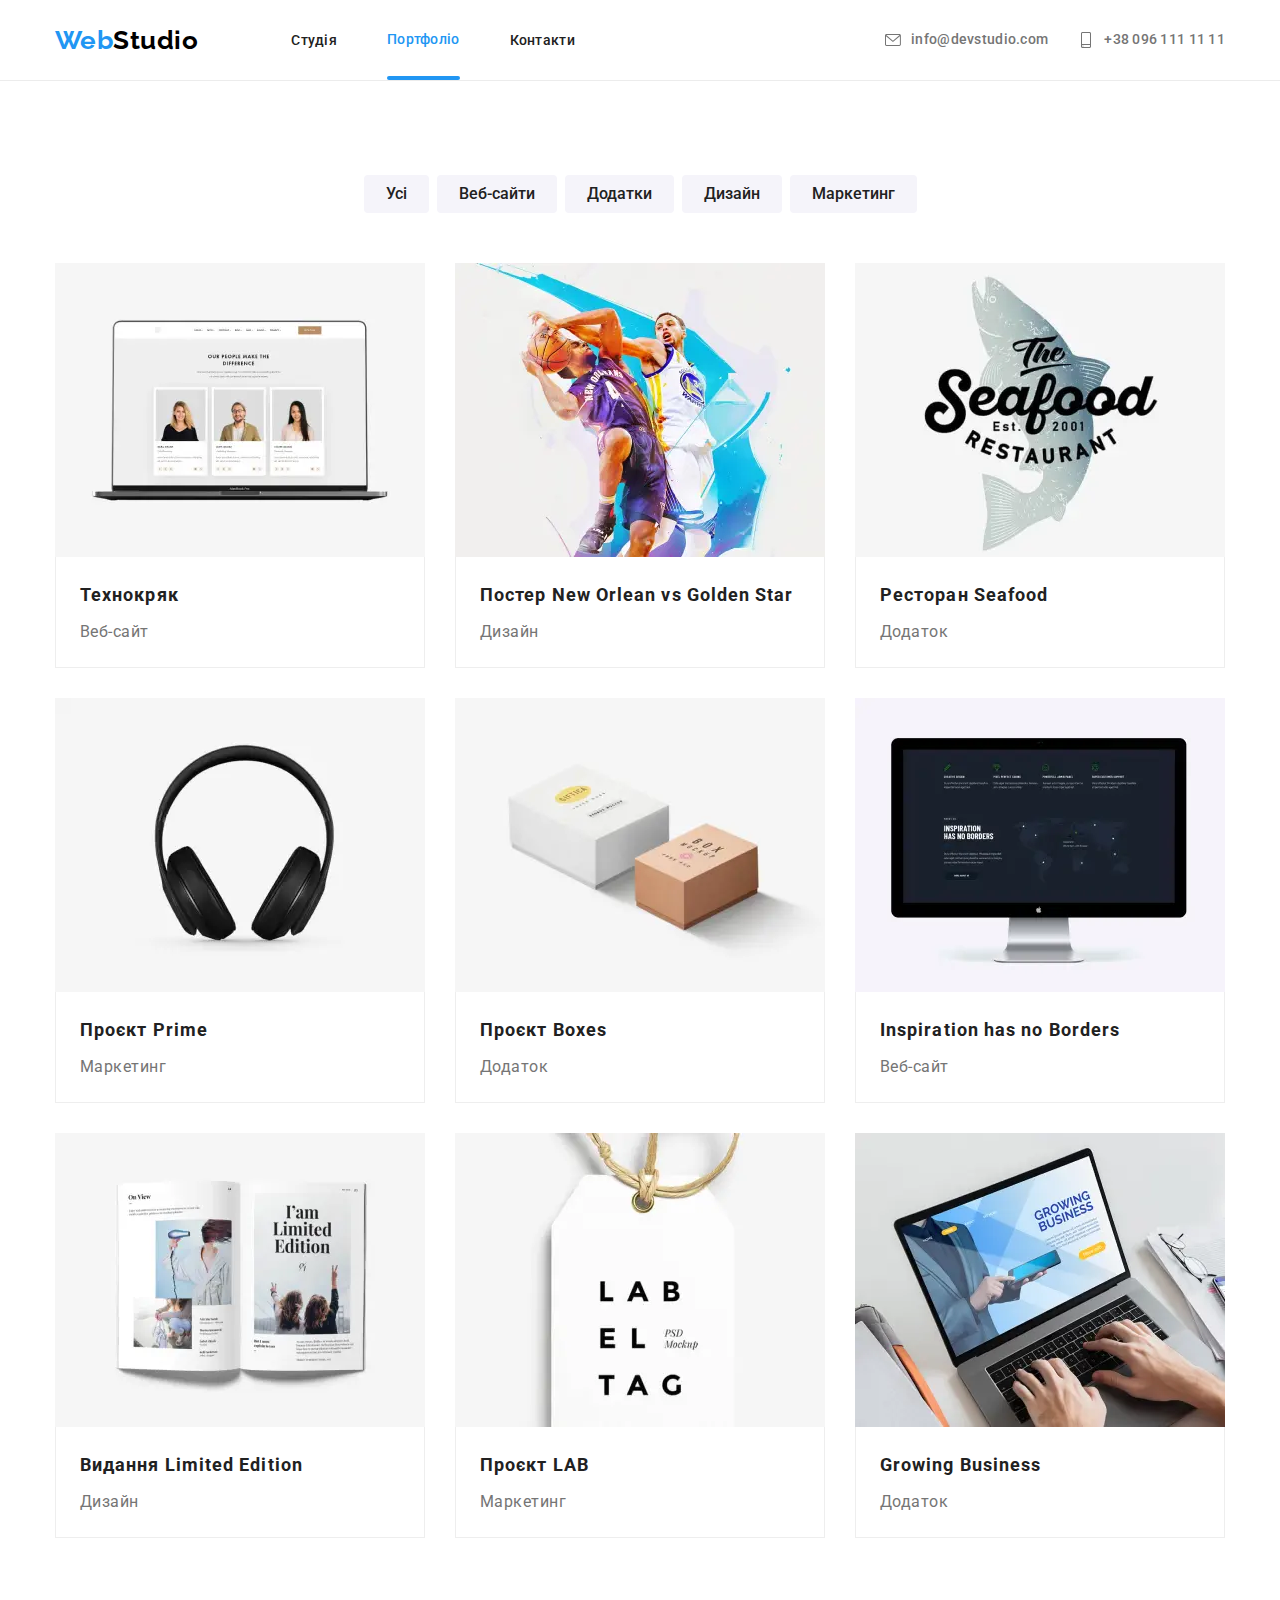
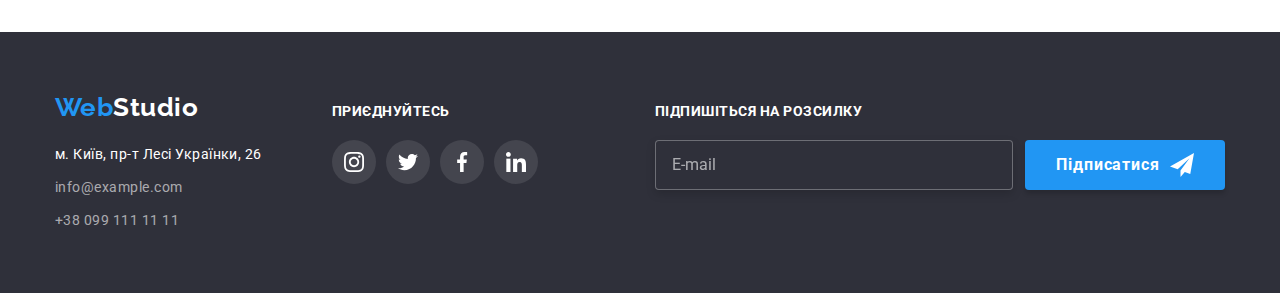
==== commit 63258adf: "update position of modal window" ====
--- a/portfolio.html
+++ b/portfolio.html
@@ -128,52 +128,52 @@
                   <picture>
                     <source
                       srcset="
-                        ../Images/projects/tekhnokriak-desktop.webp    1x,
-                        ../Images/projects/tekhnokriak-desktop@2x.webp 2x
-                      "
-                      media="(min-width: 1200px)"
-                      type="image/webp"
-                    />
-                    <source
-                      srcset="
-                        ../Images/projects/tekhnokriak-desktop.jpg    1x,
-                        ../Images/projects/tekhnokriak-desktop@2x.jpg 2x
-                      "
-                      media="(min-width: 1200px)"
-                    />
-
-                    <source
-                      srcset="
-                        ../Images/projects/tekhnokriak-tablet.webp    1x,
-                        ../Images/projects/tekhnokriak-tablet@2x.webp 2x
-                      "
-                      media="(min-width: 768px)"
-                      type="image/webp"
-                    />
-                    <source
-                      srcset="
-                        ../Images/projects/tekhnokriak-tablet.jpg    1x,
-                        ../Images/projects/tekhnokriak-tablet@2x.jpg 2x
-                      "
-                      media="(min-width: 768px)"
-                    />
-
-                    <source
-                      srcset="
-                        ../Images/projects/tekhnokriak-mob.webp    1x,
-                        ../Images/projects/tekhnokriak-mob@2x.webp 2x
-                      "
-                      media="(max-width: 767px)"
-                      type="image/webp"
-                    />
-                    <source
-                      srcset="
-                        ../Images/projects/tekhnokriak-mob.jpg    1x,
-                        ../Images/projects/tekhnokriak-mob@2x.jpg 2x
-                      "
-                      media="(max-width: 767px)"
-                    />
-                    <img src="./Images/tekhnokriak.jpg" alt="laptop" />
+                        ./Images/projects/tekhnokriak-desktop.webp    1x,
+                        ./Images/projects/tekhnokriak-desktop@2x.webp 2x
+                      "
+                      media="(min-width: 1200px)"
+                      type="image/webp"
+                    />
+                    <source
+                      srcset="
+                        ./Images/projects/tekhnokriak-desktop.jpg    1x,
+                        ./Images/projects/tekhnokriak-desktop@2x.jpg 2x
+                      "
+                      media="(min-width: 1200px)"
+                    />
+
+                    <source
+                      srcset="
+                        ./Images/projects/tekhnokriak-tablet.webp    1x,
+                        ./Images/projects/tekhnokriak-tablet@2x.webp 2x
+                      "
+                      media="(min-width: 768px)"
+                      type="image/webp"
+                    />
+                    <source
+                      srcset="
+                        ./Images/projects/tekhnokriak-tablet.jpg    1x,
+                        ./Images/projects/tekhnokriak-tablet@2x.jpg 2x
+                      "
+                      media="(min-width: 768px)"
+                    />
+
+                    <source
+                      srcset="
+                        ./Images/projects/tekhnokriak-mob.webp    1x,
+                        ./Images/projects/tekhnokriak-mob@2x.webp 2x
+                      "
+                      media="(max-width: 767px)"
+                      type="image/webp"
+                    />
+                    <source
+                      srcset="
+                        ./Images/projects/tekhnokriak-mob.jpg    1x,
+                        ./Images/projects/tekhnokriak-mob@2x.jpg 2x
+                      "
+                      media="(max-width: 767px)"
+                    />
+                    <img src="./Images/tekhnokriak.jpg" alt="laptop" class="img-max" />
                   </picture>
                   <p class="project-card__overlay">
                     Ресурс пропонує комплексні пропозиції з різним рівнем функціоналу та сервісів.
@@ -193,52 +193,52 @@
                   <picture>
                     <source
                       srcset="
-                        ../Images/projects/poster-desktop.webp    1x,
-                        ../Images/projects/poster-desktop@2x.webp 2x
-                      "
-                      media="(min-width: 1200px)"
-                      type="image/webp"
-                    />
-                    <source
-                      srcset="
-                        ../Images/projects/poster-desktop.jpg    1x,
-                        ../Images/projects/poster-desktop@2x.jpg 2x
-                      "
-                      media="(min-width: 1200px)"
-                    />
-
-                    <source
-                      srcset="
-                        ../Images/projects/poster-tablet.webp    1x,
-                        ../Images/projects/poster-tablet@2x.webp 2x
-                      "
-                      media="(min-width: 768px)"
-                      type="image/webp"
-                    />
-                    <source
-                      srcset="
-                        ../Images/projects/poster-tablet.jpg    1x,
-                        ../Images/projects/poster-tablet@2x.jpg 2x
-                      "
-                      media="(min-width: 768px)"
-                    />
-
-                    <source
-                      srcset="
-                        ../Images/projects/poster-mob.webp    1x,
-                        ../Images/projects/poster-mob@2x.webp 2x
-                      "
-                      media="(max-width: 767px)"
-                      type="image/webp"
-                    />
-                    <source
-                      srcset="
-                        ../Images/projects/poster-mob.jpg    1x,
-                        ../Images/projects/poster-mob@2x.jpg 2x
-                      "
-                      media="(max-width: 767px)"
-                    />
-                    <img src="./Images/poster.jpg" alt="poster" />
+                        ./Images/projects/poster-desktop.webp    1x,
+                        ./Images/projects/poster-desktop@2x.webp 2x
+                      "
+                      media="(min-width: 1200px)"
+                      type="image/webp"
+                    />
+                    <source
+                      srcset="
+                        ./Images/projects/poster-desktop.jpg    1x,
+                        ./Images/projects/poster-desktop@2x.jpg 2x
+                      "
+                      media="(min-width: 1200px)"
+                    />
+
+                    <source
+                      srcset="
+                        ./Images/projects/poster-tablet.webp    1x,
+                        ./Images/projects/poster-tablet@2x.webp 2x
+                      "
+                      media="(min-width: 768px)"
+                      type="image/webp"
+                    />
+                    <source
+                      srcset="
+                        ./Images/projects/poster-tablet.jpg    1x,
+                        ./Images/projects/poster-tablet@2x.jpg 2x
+                      "
+                      media="(min-width: 768px)"
+                    />
+
+                    <source
+                      srcset="
+                        ./Images/projects/poster-mob.webp    1x,
+                        ./Images/projects/poster-mob@2x.webp 2x
+                      "
+                      media="(max-width: 767px)"
+                      type="image/webp"
+                    />
+                    <source
+                      srcset="
+                        ./Images/projects/poster-mob.jpg    1x,
+                        ./Images/projects/poster-mob@2x.jpg 2x
+                      "
+                      media="(max-width: 767px)"
+                    />
+                    <img src="./Images/poster.jpg" alt="poster" class="img-max" />
                   </picture>
                   <p class="project-card__overlay">
                     Ресурс пропонує комплексні пропозиції з різним рівнем функціоналу та сервісів.
@@ -258,52 +258,52 @@
                   <picture>
                     <source
                       srcset="
-                        ../Images/projects/seafood-desktop.webp    1x,
-                        ../Images/projects/seafood-desktop@2x.webp 2x
-                      "
-                      media="(min-width: 1200px)"
-                      type="image/webp"
-                    />
-                    <source
-                      srcset="
-                        ../Images/projects/seafood-desktop.jpg    1x,
-                        ../Images/projects/seafood-desktop@2x.jpg 2x
-                      "
-                      media="(min-width: 1200px)"
-                    />
-
-                    <source
-                      srcset="
-                        ../Images/projects/seafood-tablet.webp    1x,
-                        ../Images/projects/seafood-tablet@2x.webp 2x
-                      "
-                      media="(min-width: 768px)"
-                      type="image/webp"
-                    />
-                    <source
-                      srcset="
-                        ../Images/projects/seafood-tablet.jpg    1x,
-                        ../Images/projects/seafood-tablet@2x.jpg 2x
-                      "
-                      media="(min-width: 768px)"
-                    />
-
-                    <source
-                      srcset="
-                        ../Images/projects/seafood-mob.webp    1x,
-                        ../Images/projects/seafood-mob@2x.webp 2x
-                      "
-                      media="(max-width: 767px)"
-                      type="image/webp"
-                    />
-                    <source
-                      srcset="
-                        ../Images/projects/seafood-mob.jpg    1x,
-                        ../Images/projects/seafood-mob@2x.jpg 2x
-                      "
-                      media="(max-width: 767px)"
-                    />
-                    <img src="./Images/seafood.jpg" alt="seafood" />
+                        ./Images/projects/seafood-desktop.webp    1x,
+                        ./Images/projects/seafood-desktop@2x.webp 2x
+                      "
+                      media="(min-width: 1200px)"
+                      type="image/webp"
+                    />
+                    <source
+                      srcset="
+                        ./Images/projects/seafood-desktop.jpg    1x,
+                        ./Images/projects/seafood-desktop@2x.jpg 2x
+                      "
+                      media="(min-width: 1200px)"
+                    />
+
+                    <source
+                      srcset="
+                        ./Images/projects/seafood-tablet.webp    1x,
+                        ./Images/projects/seafood-tablet@2x.webp 2x
+                      "
+                      media="(min-width: 768px)"
+                      type="image/webp"
+                    />
+                    <source
+                      srcset="
+                        ./Images/projects/seafood-tablet.jpg    1x,
+                        ./Images/projects/seafood-tablet@2x.jpg 2x
+                      "
+                      media="(min-width: 768px)"
+                    />
+
+                    <source
+                      srcset="
+                        ./Images/projects/seafood-mob.webp    1x,
+                        ./Images/projects/seafood-mob@2x.webp 2x
+                      "
+                      media="(max-width: 767px)"
+                      type="image/webp"
+                    />
+                    <source
+                      srcset="
+                        ./Images/projects/seafood-mob.jpg    1x,
+                        ./Images/projects/seafood-mob@2x.jpg 2x
+                      "
+                      media="(max-width: 767px)"
+                    />
+                    <img src="./Images/seafood.jpg" alt="seafood" class="img-max" />
                   </picture>
                   <p class="project-card__overlay">
                     Ресурс пропонує комплексні пропозиції з різним рівнем функціоналу та сервісів.
@@ -323,52 +323,52 @@
                   <picture>
                     <source
                       srcset="
-                        ../Images/projects/prime-desktop.webp    1x,
-                        ../Images/projects/prime-desktop@2x.webp 2x
-                      "
-                      media="(min-width: 1200px)"
-                      type="image/webp"
-                    />
-                    <source
-                      srcset="
-                        ../Images/projects/prime-desktop.jpg    1x,
-                        ../Images/projects/prime-desktop@2x.jpg 2x
-                      "
-                      media="(min-width: 1200px)"
-                    />
-
-                    <source
-                      srcset="
-                        ../Images/projects/prime-tablet.webp    1x,
-                        ../Images/projects/prime-tablet@2x.webp 2x
-                      "
-                      media="(min-width: 768px)"
-                      type="image/webp"
-                    />
-                    <source
-                      srcset="
-                        ../Images/projects/prime-tablet.jpg    1x,
-                        ../Images/projects/prime-tablet@2x.jpg 2x
-                      "
-                      media="(min-width: 768px)"
-                    />
-
-                    <source
-                      srcset="
-                        ../Images/projects/prime-mob.webp    1x,
-                        ../Images/projects/prime-mob@2x.webp 2x
-                      "
-                      media="(max-width: 767px)"
-                      type="image/webp"
-                    />
-                    <source
-                      srcset="
-                        ../Images/projects/prime-mob.jpg    1x,
-                        ../Images/projects/prime-mob@2x.jpg 2x
-                      "
-                      media="(max-width: 767px)"
-                    />
-                    <img src="./Images/prime.jpg" alt="headphones" />
+                        ./Images/projects/prime-desktop.webp    1x,
+                        ./Images/projects/prime-desktop@2x.webp 2x
+                      "
+                      media="(min-width: 1200px)"
+                      type="image/webp"
+                    />
+                    <source
+                      srcset="
+                        ./Images/projects/prime-desktop.jpg    1x,
+                        ./Images/projects/prime-desktop@2x.jpg 2x
+                      "
+                      media="(min-width: 1200px)"
+                    />
+
+                    <source
+                      srcset="
+                        ./Images/projects/prime-tablet.webp    1x,
+                        ./Images/projects/prime-tablet@2x.webp 2x
+                      "
+                      media="(min-width: 768px)"
+                      type="image/webp"
+                    />
+                    <source
+                      srcset="
+                        ./Images/projects/prime-tablet.jpg    1x,
+                        ./Images/projects/prime-tablet@2x.jpg 2x
+                      "
+                      media="(min-width: 768px)"
+                    />
+
+                    <source
+                      srcset="
+                        ./Images/projects/prime-mob.webp    1x,
+                        ./Images/projects/prime-mob@2x.webp 2x
+                      "
+                      media="(max-width: 767px)"
+                      type="image/webp"
+                    />
+                    <source
+                      srcset="
+                        ./Images/projects/prime-mob.jpg    1x,
+                        ./Images/projects/prime-mob@2x.jpg 2x
+                      "
+                      media="(max-width: 767px)"
+                    />
+                    <img src="./Images/prime.jpg" alt="headphones" class="img-max" />
                   </picture>
                   <p class="project-card__overlay">
                     Ресурс пропонує комплексні пропозиції з різним рівнем функціоналу та сервісів.
@@ -388,52 +388,52 @@
                   <picture>
                     <source
                       srcset="
-                        ../Images/projects/boxes-desktop.webp    1x,
-                        ../Images/projects/boxes-desktop@2x.webp 2x
-                      "
-                      media="(min-width: 1200px)"
-                      type="image/webp"
-                    />
-                    <source
-                      srcset="
-                        ../Images/projects/boxes-desktop.jpg    1x,
-                        ../Images/projects/boxes-desktop@2x.jpg 2x
-                      "
-                      media="(min-width: 1200px)"
-                    />
-
-                    <source
-                      srcset="
-                        ../Images/projects/boxes-tablet.webp    1x,
-                        ../Images/projects/boxes-tablet@2x.webp 2x
-                      "
-                      media="(min-width: 768px)"
-                      type="image/webp"
-                    />
-                    <source
-                      srcset="
-                        ../Images/projects/boxes-tablet.jpg    1x,
-                        ../Images/projects/boxes-tablet@2x.jpg 2x
-                      "
-                      media="(min-width: 768px)"
-                    />
-
-                    <source
-                      srcset="
-                        ../Images/projects/boxes-mob.webp    1x,
-                        ../Images/projects/boxes-mob@2x.webp 2x
-                      "
-                      media="(max-width: 767px)"
-                      type="image/webp"
-                    />
-                    <source
-                      srcset="
-                        ../Images/projects/boxes-mob.jpg    1x,
-                        ../Images/projects/boxes-mob@2x.jpg 2x
-                      "
-                      media="(max-width: 767px)"
-                    />
-                    <img src="./Images/boxes.jpg" alt="boxes" />
+                        ./Images/projects/boxes-desktop.webp    1x,
+                        ./Images/projects/boxes-desktop@2x.webp 2x
+                      "
+                      media="(min-width: 1200px)"
+                      type="image/webp"
+                    />
+                    <source
+                      srcset="
+                        ./Images/projects/boxes-desktop.jpg    1x,
+                        ./Images/projects/boxes-desktop@2x.jpg 2x
+                      "
+                      media="(min-width: 1200px)"
+                    />
+
+                    <source
+                      srcset="
+                        ./Images/projects/boxes-tablet.webp    1x,
+                        ./Images/projects/boxes-tablet@2x.webp 2x
+                      "
+                      media="(min-width: 768px)"
+                      type="image/webp"
+                    />
+                    <source
+                      srcset="
+                        ./Images/projects/boxes-tablet.jpg    1x,
+                        ./Images/projects/boxes-tablet@2x.jpg 2x
+                      "
+                      media="(min-width: 768px)"
+                    />
+
+                    <source
+                      srcset="
+                        ./Images/projects/boxes-mob.webp    1x,
+                        ./Images/projects/boxes-mob@2x.webp 2x
+                      "
+                      media="(max-width: 767px)"
+                      type="image/webp"
+                    />
+                    <source
+                      srcset="
+                        ./Images/projects/boxes-mob.jpg    1x,
+                        ./Images/projects/boxes-mob@2x.jpg 2x
+                      "
+                      media="(max-width: 767px)"
+                    />
+                    <img src="./Images/boxes.jpg" alt="boxes" class="img-max" />
                   </picture>
                   <p class="project-card__overlay">
                     Ресурс пропонує комплексні пропозиції з різним рівнем функціоналу та сервісів.
@@ -453,52 +453,52 @@
                   <picture>
                     <source
                       srcset="
-                        ../Images/projects/inspiration-desktop.webp    1x,
-                        ../Images/projects/inspiration-desktop@2x.webp 2x
-                      "
-                      media="(min-width: 1200px)"
-                      type="image/webp"
-                    />
-                    <source
-                      srcset="
-                        ../Images/projects/inspiration-desktop.jpg    1x,
-                        ../Images/projects/inspiration-desktop@2x.jpg 2x
-                      "
-                      media="(min-width: 1200px)"
-                    />
-
-                    <source
-                      srcset="
-                        ../Images/projects/inspiration-tablet.webp    1x,
-                        ../Images/projects/inspiration-tablet@2x.webp 2x
-                      "
-                      media="(min-width: 768px)"
-                      type="image/webp"
-                    />
-                    <source
-                      srcset="
-                        ../Images/projects/inspiration-tablet.jpg    1x,
-                        ../Images/projects/inspiration-tablet@2x.jpg 2x
-                      "
-                      media="(min-width: 768px)"
-                    />
-
-                    <source
-                      srcset="
-                        ../Images/projects/inspiration-mob.webp    1x,
-                        ../Images/projects/inspiration-mob@2x.webp 2x
-                      "
-                      media="(max-width: 767px)"
-                      type="image/webp"
-                    />
-                    <source
-                      srcset="
-                        ../Images/projects/inspiration-mob.jpg      1x,
-                        ../Images/projects/inspirationes-mob@2x.jpg 2x
-                      "
-                      media="(max-width: 767px)"
-                    />
-                    <img src="./Images/inspiration.jpg" alt="monitor" />
+                        ./Images/projects/inspiration-desktop.webp    1x,
+                        ./Images/projects/inspiration-desktop@2x.webp 2x
+                      "
+                      media="(min-width: 1200px)"
+                      type="image/webp"
+                    />
+                    <source
+                      srcset="
+                        ./Images/projects/inspiration-desktop.jpg    1x,
+                        ./Images/projects/inspiration-desktop@2x.jpg 2x
+                      "
+                      media="(min-width: 1200px)"
+                    />
+
+                    <source
+                      srcset="
+                        ./Images/projects/inspiration-tablet.webp    1x,
+                        ./Images/projects/inspiration-tablet@2x.webp 2x
+                      "
+                      media="(min-width: 768px)"
+                      type="image/webp"
+                    />
+                    <source
+                      srcset="
+                        ./Images/projects/inspiration-tablet.jpg    1x,
+                        ./Images/projects/inspiration-tablet@2x.jpg 2x
+                      "
+                      media="(min-width: 768px)"
+                    />
+
+                    <source
+                      srcset="
+                        ./Images/projects/inspiration-mob.webp    1x,
+                        ./Images/projects/inspiration-mob@2x.webp 2x
+                      "
+                      media="(max-width: 767px)"
+                      type="image/webp"
+                    />
+                    <source
+                      srcset="
+                        ./Images/projects/inspiration-mob.jpg      1x,
+                        ./Images/projects/inspirationes-mob@2x.jpg 2x
+                      "
+                      media="(max-width: 767px)"
+                    />
+                    <img src="./Images/inspiration.jpg" alt="monitor" class="img-max" />
                   </picture>
                   <p class="project-card__overlay">
                     Ресурс пропонує комплексні пропозиції з різним рівнем функціоналу та сервісів.
@@ -518,52 +518,52 @@
                   <picture>
                     <source
                       srcset="
-                        ../Images/projects/limitededition-desktop.webp    1x,
-                        ../Images/projects/limitededition-desktop@2x.webp 2x
-                      "
-                      media="(min-width: 1200px)"
-                      type="image/webp"
-                    />
-                    <source
-                      srcset="
-                        ../Images/projects/limitededition-desktop.jpg    1x,
-                        ../Images/projects/limitededition-desktop@2x.jpg 2x
-                      "
-                      media="(min-width: 1200px)"
-                    />
-
-                    <source
-                      srcset="
-                        ../Images/projects/limitededition-tablet.webp    1x,
-                        ../Images/projects/limitededition-tablet@2x.webp 2x
-                      "
-                      media="(min-width: 768px)"
-                      type="image/webp"
-                    />
-                    <source
-                      srcset="
-                        ../Images/projects/limitededition-tablet.jpg    1x,
-                        ../Images/projects/limitededition-tablet@2x.jpg 2x
-                      "
-                      media="(min-width: 768px)"
-                    />
-
-                    <source
-                      srcset="
-                        ../Images/projects/limitededition-mob.webp    1x,
-                        ../Images/projects/limitededition-mob@2x.webp 2x
-                      "
-                      media="(max-width: 767px)"
-                      type="image/webp"
-                    />
-                    <source
-                      srcset="
-                        ../Images/projects/limitededition-mob.jpg    1x,
-                        ../Images/projects/limitededition-mob@2x.jpg 2x
-                      "
-                      media="(max-width: 767px)"
-                    />
-                    <img src="./Images/limitededition.jpg" alt="book" />
+                        ./Images/projects/limitededition-desktop.webp    1x,
+                        ./Images/projects/limitededition-desktop@2x.webp 2x
+                      "
+                      media="(min-width: 1200px)"
+                      type="image/webp"
+                    />
+                    <source
+                      srcset="
+                        ./Images/projects/limitededition-desktop.jpg    1x,
+                        ./Images/projects/limitededition-desktop@2x.jpg 2x
+                      "
+                      media="(min-width: 1200px)"
+                    />
+
+                    <source
+                      srcset="
+                        ./Images/projects/limitededition-tablet.webp    1x,
+                        ./Images/projects/limitededition-tablet@2x.webp 2x
+                      "
+                      media="(min-width: 768px)"
+                      type="image/webp"
+                    />
+                    <source
+                      srcset="
+                        ./Images/projects/limitededition-tablet.jpg    1x,
+                        ./Images/projects/limitededition-tablet@2x.jpg 2x
+                      "
+                      media="(min-width: 768px)"
+                    />
+
+                    <source
+                      srcset="
+                        ./Images/projects/limitededition-mob.webp    1x,
+                        ./Images/projects/limitededition-mob@2x.webp 2x
+                      "
+                      media="(max-width: 767px)"
+                      type="image/webp"
+                    />
+                    <source
+                      srcset="
+                        ./Images/projects/limitededition-mob.jpg    1x,
+                        ./Images/projects/limitededition-mob@2x.jpg 2x
+                      "
+                      media="(max-width: 767px)"
+                    />
+                    <img src="./Images/limitededition.jpg" alt="book" class="img-max" />
                   </picture>
                   <p class="project-card__overlay">
                     Ресурс пропонує комплексні пропозиції з різним рівнем функціоналу та сервісів.
@@ -583,52 +583,49 @@
                   <picture>
                     <source
                       srcset="
-                        ../Images/projects/lab-desktop.webp    1x,
-                        ../Images/projects/lab-desktop@2x.webp 2x
-                      "
-                      media="(min-width: 1200px)"
-                      type="image/webp"
-                    />
-                    <source
-                      srcset="
-                        ../Images/projects/lab-desktop.jpg    1x,
-                        ../Images/projects/lab-desktop@2x.jpg 2x
-                      "
-                      media="(min-width: 1200px)"
-                    />
-
-                    <source
-                      srcset="
-                        ../Images/projects/lab-tablet.webp    1x,
-                        ../Images/projects/lab-tablet@2x.webp 2x
-                      "
-                      media="(min-width: 768px)"
-                      type="image/webp"
-                    />
-                    <source
-                      srcset="
-                        ../Images/projects/lab-tablet.jpg    1x,
-                        ../Images/projects/lab-tablet@2x.jpg 2x
-                      "
-                      media="(min-width: 768px)"
-                    />
-
-                    <source
-                      srcset="
-                        ../Images/projects/lab-mob.webp    1x,
-                        ../Images/projects/lab-mob@2x.webp 2x
-                      "
-                      media="(max-width: 767px)"
-                      type="image/webp"
-                    />
-                    <source
-                      srcset="
-                        ../Images/projects/lab-mob.jpg    1x,
-                        ../Images/projects/lab-mob@2x.jpg 2x
-                      "
-                      media="(max-width: 767px)"
-                    />
-                    <img src="./Images/lab.jpg" alt="lab" />
+                        ./Images/projects/lab-desktop.webp    1x,
+                        ./Images/projects/lab-desktop@2x.webp 2x
+                      "
+                      media="(min-width: 1200px)"
+                      type="image/webp"
+                    />
+                    <source
+                      srcset="
+                        ./Images/projects/lab-desktop.jpg    1x,
+                        ./Images/projects/lab-desktop@2x.jpg 2x
+                      "
+                      media="(min-width: 1200px)"
+                    />
+
+                    <source
+                      srcset="
+                        ./Images/projects/lab-tablet.webp    1x,
+                        ./Images/projects/lab-tablet@2x.webp 2x
+                      "
+                      media="(min-width: 768px)"
+                      type="image/webp"
+                    />
+                    <source
+                      srcset="
+                        ./Images/projects/lab-tablet.jpg    1x,
+                        ./Images/projects/lab-tablet@2x.jpg 2x
+                      "
+                      media="(min-width: 768px)"
+                    />
+
+                    <source
+                      srcset="
+                        ./Images/projects/lab-mob.webp    1x,
+                        ./Images/projects/lab-mob@2x.webp 2x
+                      "
+                      media="(max-width: 767px)"
+                      type="image/webp"
+                    />
+                    <source
+                      srcset="./Images/projects/lab-mob.jpg 1x, ./Images/projects/lab-mob@2x.jpg 2x"
+                      media="(max-width: 767px)"
+                    />
+                    <img src="./Images/lab.jpg" alt="lab" class="img-max" />
                   </picture>
                   <p class="project-card__overlay">
                     Ресурс пропонує комплексні пропозиції з різним рівнем функціоналу та сервісів.
@@ -648,52 +645,52 @@
                   <picture>
                     <source
                       srcset="
-                        ../Images/projects/growingbusiness-desktop.webp    1x,
-                        ../Images/projects/growingbusiness-desktop@2x.webp 2x
-                      "
-                      media="(min-width: 1200px)"
-                      type="image/webp"
-                    />
-                    <source
-                      srcset="
-                        ../Images/projects/growingbusiness-desktop.jpg    1x,
-                        ../Images/projects/growingbusiness-desktop@2x.jpg 2x
-                      "
-                      media="(min-width: 1200px)"
-                    />
-
-                    <source
-                      srcset="
-                        ../Images/projects/growingbusiness-tablet.webp    1x,
-                        ../Images/projects/growingbusiness-tablet@2x.webp 2x
-                      "
-                      media="(min-width: 768px)"
-                      type="image/webp"
-                    />
-                    <source
-                      srcset="
-                        ../Images/projects/growingbusiness-tablet.jpg    1x,
-                        ../Images/projects/growingbusiness-tablet@2x.jpg 2x
-                      "
-                      media="(min-width: 768px)"
-                    />
-
-                    <source
-                      srcset="
-                        ../Images/projects/growingbusiness-mob.webp    1x,
-                        ../Images/projects/growingbusiness-mob@2x.webp 2x
-                      "
-                      media="(max-width: 767px)"
-                      type="image/webp"
-                    />
-                    <source
-                      srcset="
-                        ../Images/projects/growingbusiness-mob.jpg    1x,
-                        ../Images/projects/growingbusiness-mob@2x.jpg 2x
-                      "
-                      media="(max-width: 767px)"
-                    />
-                    <img src="./Images/growingbusiness.png" alt="workspace" />
+                        ./Images/projects/growingbusiness-desktop.webp    1x,
+                        ./Images/projects/growingbusiness-desktop@2x.webp 2x
+                      "
+                      media="(min-width: 1200px)"
+                      type="image/webp"
+                    />
+                    <source
+                      srcset="
+                        ./Images/projects/growingbusiness-desktop.jpg    1x,
+                        ./Images/projects/growingbusiness-desktop@2x.jpg 2x
+                      "
+                      media="(min-width: 1200px)"
+                    />
+
+                    <source
+                      srcset="
+                        ./Images/projects/growingbusiness-tablet.webp    1x,
+                        ./Images/projects/growingbusiness-tablet@2x.webp 2x
+                      "
+                      media="(min-width: 768px)"
+                      type="image/webp"
+                    />
+                    <source
+                      srcset="
+                        ./Images/projects/growingbusiness-tablet.jpg    1x,
+                        ./Images/projects/growingbusiness-tablet@2x.jpg 2x
+                      "
+                      media="(min-width: 768px)"
+                    />
+
+                    <source
+                      srcset="
+                        ./Images/projects/growingbusiness-mob.webp    1x,
+                        ./Images/projects/growingbusiness-mob@2x.webp 2x
+                      "
+                      media="(max-width: 767px)"
+                      type="image/webp"
+                    />
+                    <source
+                      srcset="
+                        ./Images/projects/growingbusiness-mob.jpg    1x,
+                        ./Images/projects/growingbusiness-mob@2x.jpg 2x
+                      "
+                      media="(max-width: 767px)"
+                    />
+                    <img src="./Images/growingbusiness.png" alt="workspace" class="img-max" />
                   </picture>
                   <p class="project-card__overlay">
                     Ресурс пропонує комплексні пропозиції з різним рівнем функціоналу та сервісів.
--- a/css/main.min.css
+++ b/css/main.min.css
@@ -1 +1 @@
-:root{--clear-white-color: #FFFFFF;--bg-secondary-color: #F5F4FA;--bg-dark-color: #2F303A;--font-color-h: #212121;--font-color-p: #757575;--font-color-adress: rgba(255, 255, 255, 0.6);--accent-color: #2196F3;--clear-black-color: #000000;--border-color: #EEEEEE;--border-header-color: #ECECEC;--icon-color: #AFB1B8;--transition-dur-and-func: 250ms cubic-bezier(0.4, 0, 0.2, 1) }.hidden{position:absolute;white-space:nowrap;width:1px;height:1px;overflow:hidden;border:0;padding:0;clip:rect(0 0 0 0);clip-path:inset(50%);margin:-1px}body{font-family:"Roboto",sans-serif;letter-spacing:.03em;background-color:var(--clear-white-color)}h1,h2,h3,h4,p{margin-top:0;margin-bottom:0}ul,ol{margin-top:0;margin-bottom:0;padding-left:0}.list{list-style:none}a:link,a:visited{text-decoration:none}img{display:block}button{cursor:pointer;display:block}.section-block{padding:60px 0px}@media screen and (min-width: 1200px){.section-block{padding:94px 0px}}.container{padding-left:15px;padding-right:15px}@media screen and (min-width: 480px){.container{width:480px;margin-left:auto;margin-right:auto}}@media screen and (min-width: 768px){.container{width:768px}}@media screen and (min-width: 1200px){.container{width:1200px}}.modal-button{background-color:var(--accent-color);color:var(--clear-white-color);font-family:inherit,sans-serif;font-weight:700;font-size:16px;line-height:1.88;letter-spacing:.06em;margin:30px auto 0px auto;border-radius:4px;border:none;padding:10px 32px}.page-header{border-bottom:var(--border-header-color) 1px solid;padding:16px 15px}.page-header__logo{color:var(--clear-black-color);font-family:"Raleway",sans-serif;font-weight:700;font-size:26px;line-height:1.19}.logo{color:var(--accent-color);font-family:"Raleway",sans-serif;font-weight:700;font-size:26px;line-height:1.19}.page-header__navigation{display:none}.page-header__contacts-list{display:none}.mobile-menu-open-btn{line-height:0;border:none;background-color:rgba(0,0,0,0);padding:0}.mobile-menu-open-btn__icon{width:40px;height:40px}.header-layout{display:flex;justify-content:space-between;align-items:center}@media screen and (min-width: 768px){.page-header{padding:0}.mobile-menu-open-btn{display:none}.page-header__navigation-links{display:flex;align-items:center}.page-header__contacts-list{display:flex;flex-direction:column;gap:10px}.page-header__navigation{display:flex}.page-header__page-name{position:relative}.page-header__page-name:not(:last-child){margin-right:50px}.page-header__page-link{color:var(--font-color-h);font-weight:500;font-size:14px;line-height:1.14;padding:32px 0;letter-spacing:.02em;transition:color var(--transition-dur-and-func)}.page-header__page-link:hover,.page-header__page-link:focus{color:var(--accent-color)}.page-header__contacts-icon{display:inline-block;width:16px;height:16px;fill:var(--font-color-p);margin-right:10px;transition:fill var(--transition-dur-and-func)}.page-header__contacts-link:hover .page-header__contacts-icon,.page-header__contacts-link:focus .page-header__contacts-icon{fill:var(--accent-color)}.current{color:var(--accent-color);display:flex;align-items:center;flex-direction:column}.current::after{content:"";display:block;width:100%;height:4px;background-color:var(--accent-color);border-radius:2px;position:absolute;bottom:0}.page-header__contacts-link{color:var(--font-color-p);font-weight:500;font-size:14px;line-height:1.14;letter-spacing:.02em;text-align:center;display:flex;align-items:center;transition:color var(--transition-dur-and-func)}.page-header__contacts-link:hover,.page-header__contacts-link:focus{color:var(--accent-color)}}@media screen and (min-width: 1200px){.page-header__contacts-list{flex-direction:row;gap:30px;margin-left:auto}.page-header__logo{margin-right:93px}}.mobile-menu{position:fixed;top:0;left:0;z-index:100;width:100%;height:100%;background-color:var(--clear-white-color);opacity:0;visibility:hidden;pointer-events:none;transition:opacity var(--transition-dur-and-func),visibility var(--transition-dur-and-func)}.mobile-menu.is-open{opacity:1;visibility:visible;pointer-events:auto}.mobile-menu__container{height:100%;padding-left:40px;padding-bottom:48px;padding-top:48px;position:relative;display:flex;flex-direction:column;justify-content:space-between}.mobile-menu__close-btn{border:none;background-color:rgba(0,0,0,0);position:absolute;width:40px;height:40px;top:10px;right:15px}.mobile-menu__close-icon{width:18.67px;height:18.67px}.mobile-menu__pages-link{font-family:"Roboto";font-weight:500;font-size:40px;line-height:1.175;letter-spacing:.02em;color:var(--font-color-h)}.mobile-menu__pages-link:hover,.mobile-menu__pages-link:focus{color:var(--accent-color)}.mobile-menu__pages-item:not(:last-child){margin-bottom:32px}.mobile-menu__phone-link{font-family:"Roboto";font-weight:500;font-size:34px;line-height:1.176;letter-spacing:.02em;color:var(--accent-color)}.mobile-menu__mail-link{font-family:"Roboto";font-weight:500;font-size:24px;line-height:1.17;letter-spacing:.02em;color:var(--font-color-p)}.mobile-menu__contacts-item:first-child{margin-bottom:32px}.mobile-menu__contacts-item:last-child{margin-bottom:64px}.mobile-menu__social-link{font-family:"Roboto";font-weight:500;font-size:18px;line-height:1.22;letter-spacing:.02em;color:var(--accent-color)}.mobile-menu__social-list{display:flex}.mobile-menu__social-item:not(:last-child){border-right:1px solid rgba(33,33,33,.2);padding-right:10px}.mobile-menu__social-item:not(:first-child){padding-left:10px}.hero__title{max-width:480px;margin:0 auto;font-weight:900;font-size:26px;line-height:1.62;text-align:center;letter-spacing:.06em;text-transform:uppercase;color:var(--clear-white-color)}.hero{padding:118px 0px;width:100%;background-image:linear-gradient(rgba(47, 48, 58, 0.4), rgba(47, 48, 58, 0.4)),url(/Images/hero/hero-mob.jpg);background-size:480px 400px;background-position:center top;background-repeat:no-repeat}@media screen and (min-device-pixel-ratio: 2),screen and (min-resolution: 192dpi),screen and (min-resolution: 2dppx){.hero{background-image:linear-gradient(rgba(47, 48, 58, 0.4), rgba(47, 48, 58, 0.4)),url(/Images/hero/Hero-mob@2x.jpg)}}@media screen and (min-width: 768px){.hero{background-size:768px 400px;background-image:linear-gradient(rgba(47, 48, 58, 0.4), rgba(47, 48, 58, 0.4)),url(/Images/hero/Hero-tablet.jpg)}}@media screen and (min-device-pixel-ratio: 2)and (min-width: 768px),screen and (min-resolution: 192dpi)and (min-width: 768px),screen and (min-resolution: 2dppx)and (min-width: 768px){.hero{background-image:linear-gradient(rgba(47, 48, 58, 0.4), rgba(47, 48, 58, 0.4)),url(/Images/hero/Hero-tablet@2x.jpg)}}@media screen and (min-width: 1200px){.hero{padding:200px 0px;background-size:1600px 600px;background-image:linear-gradient(rgba(47, 48, 58, 0.4), rgba(47, 48, 58, 0.4)),url(/Images/hero/hero-desktop.jpg)}.hero__title{font-size:44px;line-height:1.36;max-width:696px;margin-left:auto;margin-right:auto}}@media screen and (min-device-pixel-ratio: 2)and (min-width: 1200px),screen and (min-resolution: 192dpi)and (min-width: 1200px),screen and (min-resolution: 2dppx)and (min-width: 1200px){.hero{background-image:linear-gradient(rgba(47, 48, 58, 0.4), rgba(47, 48, 58, 0.4)),url(/Images/hero/hero-desktop@2x.jpg)}}.values{padding-bottom:0px}.values__title{color:var(--font-color-h);font-weight:700;font-size:14px;line-height:1.14;text-transform:uppercase;margin-bottom:10px;text-align:center}.values__text{color:var(--font-color-p);font-weight:400;font-size:14px;line-height:1.71}.values__card{margin-bottom:30px}.values__image{height:120px;background-color:var(--bg-secondary-color);display:flex;align-items:center;justify-content:center;margin-bottom:30px;border-radius:5px}.values__icon{display:block;width:70px;height:70px;margin:0 auto}@media screen and (min-width: 768px){.values__title{text-align:left}.values__list{display:flex;flex-wrap:wrap;gap:30px}.values__card{flex-basis:calc((100% - 30px)/2)}}@media screen and (min-width: 1200px){.values__list{display:flex;flex-wrap:wrap;gap:30px}.values__card{flex-basis:calc((100% - 90px)/4)}}.activity{display:none}@media screen and (min-width: 1200px){.activity{display:block}.activity__title{color:var(--font-color-h);font-weight:700;font-size:36px;line-height:1.17;text-align:center;margin-bottom:50px}.activity__list{display:flex;justify-content:center;gap:30px}.activity__card{position:relative}.activity__block{background-color:rgba(47,48,58,.8);height:70px;display:flex;justify-content:center;align-items:center;position:absolute;bottom:0px;width:100%}.activity__name{font-family:inherit;font-weight:700;font-size:14px;line-height:1.14;text-align:center;text-transform:uppercase;color:var(--clear-white-color)}}.team{background-color:var(--bg-secondary-color)}.team__title{color:var(--font-color-h);font-weight:700;font-size:28px;line-height:1.18;text-align:center;margin-bottom:50px}.team-member__name{color:var(--font-color-h);font-weight:500;font-size:16px;line-height:1.19;text-align:center;margin-bottom:10px}.team-member__job-position{color:var(--font-color-p);font-weight:400;font-size:16px;line-height:1.9;text-align:center;margin-bottom:16px}.team-member__details{padding:30px 0px 24px 0px;background-color:var(--clear-white-color);border-radius:0px 0px 4px 4px}.team-member{width:450px;box-shadow:0px 1px 3px rgba(0,0,0,.12),0px 1px 1px rgba(0,0,0,.14),0px 2px 1px rgba(0,0,0,.2);border-radius:0px 0px 4px 4px}.team-member__social-list{display:flex;justify-content:center;gap:10px}.social-list__link{display:flex;width:44px;height:44px;justify-content:center;align-items:center;background-color:var(--clear-white-color);border-radius:50%;transition:background-color var(--transition-dur-and-func)}.social-list__link:hover{background-color:var(--accent-color)}.social-list__icon{width:20px;height:20px;fill:var(--icon-color);transition:fill var(--transition-dur-and-func)}.social-list__link:hover .social-list__icon{fill:var(--clear-white-color)}@media screen and (min-width: 768px){.team-member{width:354px}.team__list{display:flex;flex-wrap:wrap;gap:30px}}@media screen and (min-width: 1200px){.team-member{width:270px}.team-member__details{padding:30px 0px 30px 0px}.team__title{font-size:36px;line-height:1.17}.team__list{gap:30px}}.clients{padding:60px 0}.clients__title{font-weight:700;font-size:28px;line-height:1.18;text-align:center;margin-bottom:50px}.clients__list{display:flex;flex-wrap:wrap;gap:30px}.clients__link{display:flex;justify-content:center;align-items:center;box-sizing:border-box;border:var(--icon-color) 1px solid;border-radius:5px;width:210px;height:92px;text-align:center;transition:border var(--transition-dur-and-func)}.clients__link:hover{border:var(--accent-color) 1px solid}.clients__icon{width:106px;height:60px;fill:var(--icon-color);transition:fill var(--transition-dur-and-func)}.clients__link:hover .clients__icon{fill:var(--accent-color)}@media screen and (min-width: 768px){.clients__link{width:226px}}@media screen and (min-width: 1200px){.clients{padding:94px 0}.clients__title{font-size:36px;line-height:1.17}.clients__link{width:170px}}.projects__button{color:var(--font-color-h);background-color:var(--bg-secondary-color);font-family:inherit;font-weight:500;font-size:16px;line-height:1.62;text-align:center;padding:6px 22px;border-radius:4px;border:none;transition:color var(--transition-dur-and-func);transition:background-color var(--transition-dur-and-func);transition:box-shadow var(--transition-dur-and-func)}.projects__button:hover,.projects__button:focus{color:var(--clear-white-color);background-color:var(--accent-color);box-shadow:0px 1px 3px rgba(0,0,0,.12),0px 1px 1px rgba(0,0,0,.14),0px 2px 1px rgba(0,0,0,.2)}.projects__list{display:flex;flex-wrap:wrap;gap:30px}.project-card__title{color:var(--font-color-h);font-weight:700;font-size:18px;line-height:2;letter-spacing:.06em;margin-bottom:4px}.project-card__link{display:inline-block;transition:box-shadow var(--transition-dur-and-func)}.project-card__link:hover,.project-card__link:focus{box-shadow:0px 1px 3px rgba(0,0,0,.12),0px 1px 1px rgba(0,0,0,.14),0px 2px 1px rgba(0,0,0,.2)}.project-card__category{color:var(--font-color-p);font-weight:400;font-size:16px;line-height:1.88}.projects__buttons{display:flex;flex-wrap:wrap;justify-content:left;gap:8px;margin-bottom:40px}.project-card__details{padding:20px 24px;border:var(--border-color) 1px solid;border-top:none}.projects{padding:94px 0}.project-card__img-wrapper{position:relative;overflow:hidden}.project-card__overlay{position:absolute;top:0;left:0;width:100%;height:100%;padding:63px 24px;background:rgba(33,150,243,.9);font-size:18px;line-height:1.56;color:var(--clear-white-color);overflow:auto;transform:translateY(100%);transition:transform 250ms cubic-bezier(0.4, 0, 0.2, 1)}.project-card__link:hover .project-card__overlay{transform:translateY(0%)}@media screen and (min-width: 768px){.projects__buttons{justify-content:center;margin-bottom:30px}.project-card__link{display:flex;flex-direction:column;height:100%}.project-card__details{flex-grow:1}.project-card{width:354px}}@media screen and (min-width: 1200px){.project-card{width:inherit}.projects__buttons{margin-bottom:50px}}.page-footer{background-color:var(--bg-dark-color);font-size:14px;line-height:1.71;padding:60px 0px}.page-footer__contacts{display:flex;flex-direction:column}.page-footer__layout{display:flex;flex-direction:column;align-items:center}.page-footer__address{margin-bottom:60px}.page-footer__address-list{display:flex;flex-direction:column;align-items:center}.page-footer__logo-block{margin-left:auto;margin-right:auto;margin-bottom:20px}.page-footer__logo-link{color:var(--clear-white-color);font-family:"Raleway",sans-serif;font-weight:700;font-size:24px;line-height:1.17;display:block;margin:0px auto}.page-footer__address-link{color:var(--clear-white-color);font-style:normal;transition:color var(--transition-dur-and-func)}.page-footer__address-link:hover,.page-footer__address-link:focus{color:var(--accent-color)}.page-footer__contact{color:var(--font-color-adress);font-style:normal;transition:color var(--transition-dur-and-func)}.page-footer__contact:hover,.page-footer__contact:focus{color:var(--accent-color)}.page-footer__address-item:not(:last-child){margin-bottom:8px}.page-footer__social-contacts{display:flex;flex-direction:column;align-items:center;margin-bottom:60px}.page-footer__social-title{margin-bottom:20px;font-weight:700;font-size:14px;line-height:1.14;text-transform:uppercase;color:var(--clear-white-color)}.page-footer__social-list{display:flex;justify-content:center;gap:10px}.page-footer__social-link{display:flex;width:44px;height:44px;border-radius:50%;background-color:rgba(255,255,255,.1);justify-content:center;align-items:center;transition:background-color var(--transition-dur-and-func)}.page-footer__social-link:hover,.page-footer__social-link:focus{background-color:var(--accent-color)}.page-footer__social-icon{width:20px;height:20px;fill:var(--clear-white-color)}.page-footer__subscribe{display:flex;flex-direction:column;align-items:center}.page-footer__subscribe-title{margin-bottom:20px;font-weight:700;font-size:14px;line-height:1.14;text-transform:uppercase;color:var(--clear-white-color)}.page-footer__subscribe-email{display:inline-block;margin-bottom:20px;width:450px;height:50px;border:1px solid rgba(255,255,255,.3);filter:drop-shadow(0px 4px 4px rgba(0, 0, 0, 0.15));border-radius:4px;background-color:var(--bg-dark-color);padding-left:16px;color:var(--clear-white-color)}.page-footer__subscribe-email::placeholder{font-family:"Roboto";font-size:16px;line-height:1.25;color:rgba(255,255,255,.6)}.page-footer__subscribe-btn{margin-left:auto;margin-right:auto;display:flex;justify-content:center;align-items:center;gap:12px;color:var(--clear-white-color);background-color:var(--accent-color);box-shadow:0px 4px 4px rgba(0,0,0,.15);border:none;border-radius:4px;width:200px;height:50px}.page-footer__subscribe-btn-text{font-family:"Roboto";font-style:normal;font-weight:700;font-size:16px;line-height:1.88;letter-spacing:.06em}.page-footer__submit-icon{fill:var(--clear-white-color);width:24px;height:24px}@media screen and (min-width: 768px){.page-footer__layout{flex-direction:row;flex-wrap:wrap;justify-content:space-around;align-items:baseline}}@media screen and (min-width: 1200px){.page-footer__layout{display:flex;align-items:baseline}.page-footer__contacts{display:block;margin-right:70px}.page-footer__address-list{display:block}.page-footer__social-contacts{display:block}.page-footer__subscribe{display:block;margin-left:auto}.page-footer__logo-block{margin-bottom:20px}.page-footer__logo-link{font-size:26px;line-height:1.19}.page-footer__subscribe-layout{display:flex;gap:12px}.page-footer__address-item:not(:last-child){margin-bottom:9px}.page-footer__subscribe-email{width:358px}.page-footer__subscribe-btn{gap:10px}}.backdrop{position:fixed;top:0;left:0;z-index:100;width:100%;height:100%;background:rgba(0,0,0,.2);opacity:1;visibility:visible;pointer-events:auto;transition:opacity 750ms ease,visibility 750ms ease,transform 750ms linear}.is-hidden{visibility:hidden;opacity:0;pointer-events:none;transform:rotateX(45deg)}.modal{width:450px;height:609px;background-color:var(--clear-white-color);border-radius:4px;box-shadow:0px 1px 3px rgba(0,0,0,.12),0px 1px 1px rgba(0,0,0,.14),0px 2px 1px rgba(0,0,0,.2);position:absolute;left:50%;top:50%;transform:translate(-50%, -50%)}.modal-close-btn{width:30px;height:30px;border-radius:50%;display:flex;justify-content:center;align-items:center;background-color:rgba(0,0,0,0);border:1px solid rgba(0,0,0,.1);padding:0;position:absolute;top:8px;right:8px}.modal-close-icon{width:11px;height:11px;fill:var(--clear-black-color)}.modal-close-btn:hover .modal-close-icon,.modal-close-btn:focus .modal-close-icon{fill:var(--accent-color)}.modal-container{padding:40px}.modal-title{font-family:"Roboto";font-weight:700;font-size:20px;line-height:1.15;text-align:center;color:var(--font-color-h);margin-bottom:12px}.modal-label-title{font-family:"Roboto";font-size:12px;line-height:1.17;letter-spacing:.01em;color:var(--font-color-p);display:flex;flex-direction:column;margin-bottom:4px}.modal-input{width:100%;height:40px;margin-bottom:10px;border:1px solid rgba(33,33,33,.2);border-radius:4px;padding-left:42px;transition:outline var(--transition-dur-and-func);transition:border-color var(--transition-dur-and-func);transition:fill var(--transition-dur-and-func)}.modal-input:focus{outline:none;border-color:var(--accent-color)}.modal-input-wrapper{position:relative}.modal-label-icon{width:18px;height:18px;left:12px;position:absolute;top:50%;transform:translateY(-50%)}.modal-input:focus+.modal-label-icon{fill:var(--accent-color)}.modal-comment{width:100%;height:120px;resize:none;border:1px solid rgba(33,33,33,.2);border-radius:4px;padding:12px 16px;margin-bottom:20px;display:block}.modal-comment::placeholder{font-family:"Roboto";font-size:12px;line-height:1.17px;letter-spacing:.01em;padding:12px 0;color:rgba(117,117,117,.5)}.modal-comment:focus{outline:none;border-color:var(--accent-color)}.modal-form{display:flex;flex-direction:column}.modal-form .modal-checkbox-link{color:var(--accent-color);text-decoration:underline;text-decoration-color:var(--accent-color)}.modal-submit-btn{display:inline-block;width:200px;height:50px;margin:0 auto;background:var(--accent-color);box-shadow:0px 4px 4px rgba(0,0,0,.15);border-radius:4px;border:none;font-family:"Roboto";font-weight:700;font-size:16px;line-height:1.88;letter-spacing:.06em;color:var(--clear-white-color)}.modal-checkbox-text{font-family:"Roboto";font-size:14px;line-height:1.71;color:var(--font-color-p);margin:0 auto 30px auto}.checkbox-input{position:absolute;appearance:none}.checkbox-customised-icon{display:inline-block;width:16px;height:15px;border-radius:2px;border:var(--font-color-h) 2px solid;margin-right:7px;cursor:pointer}.checkbox-input:checked+.checkbox-customised-icon{background-color:var(--accent-color);border:none;fill:var(--clear-white-color)}.checkbox-input:focus+.checkbox-customised-icon{box-shadow:0 0 0 2px rgba(0,0,255,.5)}@media screen and (min-width: 1200px){.modal{width:528px;height:581px}}/*# sourceMappingURL=main.min.css.map */+:root{--clear-white-color: #FFFFFF;--bg-secondary-color: #F5F4FA;--bg-dark-color: #2F303A;--font-color-h: #212121;--font-color-p: #757575;--font-color-adress: rgba(255, 255, 255, 0.6);--accent-color: #2196F3;--clear-black-color: #000000;--border-color: #EEEEEE;--border-header-color: #ECECEC;--icon-color: #AFB1B8;--transition-dur-and-func: 250ms cubic-bezier(0.4, 0, 0.2, 1) }.hidden{position:absolute;white-space:nowrap;width:1px;height:1px;overflow:hidden;border:0;padding:0;clip:rect(0 0 0 0);clip-path:inset(50%);margin:-1px}body{font-family:"Roboto",sans-serif;letter-spacing:.03em;background-color:var(--clear-white-color)}h1,h2,h3,h4,p{margin-top:0;margin-bottom:0}ul,ol{margin-top:0;margin-bottom:0;padding-left:0}.list{list-style:none}a:link,a:visited{text-decoration:none}img{display:block}button{cursor:pointer;display:block}.section-block{padding:60px 0px}@media screen and (min-width: 1200px){.section-block{padding:94px 0px}}.container{padding-left:15px;padding-right:15px}@media screen and (min-width: 480px){.container{width:480px;margin-left:auto;margin-right:auto}}@media screen and (min-width: 768px){.container{width:768px}}@media screen and (min-width: 1200px){.container{width:1200px}}.modal-button{background-color:var(--accent-color);color:var(--clear-white-color);font-family:inherit,sans-serif;font-weight:700;font-size:16px;line-height:1.88;letter-spacing:.06em;margin:30px auto 0px auto;border-radius:4px;border:none;padding:10px 32px}.page-header{border-bottom:var(--border-header-color) 1px solid;padding:16px 15px}.page-header__logo{color:var(--clear-black-color);font-family:"Raleway",sans-serif;font-weight:700;font-size:26px;line-height:1.19}.logo{color:var(--accent-color);font-family:"Raleway",sans-serif;font-weight:700;font-size:26px;line-height:1.19}.page-header__navigation{display:none}.page-header__contacts-list{display:none}.mobile-menu-open-btn{line-height:0;border:none;background-color:rgba(0,0,0,0);padding:0}.mobile-menu-open-btn__icon{width:40px;height:40px}.header-layout{display:flex;justify-content:space-between;align-items:center}@media screen and (min-width: 768px){.page-header{padding:0}.mobile-menu-open-btn{display:none}.page-header__navigation-links{display:flex;align-items:center}.page-header__contacts-list{display:flex;flex-direction:column;gap:10px}.page-header__navigation{display:flex}.page-header__page-name{position:relative}.page-header__page-name:not(:last-child){margin-right:50px}.page-header__page-link{color:var(--font-color-h);font-weight:500;font-size:14px;line-height:1.14;padding:32px 0;letter-spacing:.02em;transition:color var(--transition-dur-and-func)}.page-header__page-link:hover,.page-header__page-link:focus{color:var(--accent-color)}.page-header__contacts-icon{display:inline-block;width:16px;height:16px;fill:var(--font-color-p);margin-right:10px;transition:fill var(--transition-dur-and-func)}.page-header__contacts-link:hover .page-header__contacts-icon,.page-header__contacts-link:focus .page-header__contacts-icon{fill:var(--accent-color)}.current{color:var(--accent-color);display:flex;align-items:center;flex-direction:column}.current::after{content:"";display:block;width:100%;height:4px;background-color:var(--accent-color);border-radius:2px;position:absolute;bottom:0}.page-header__contacts-link{color:var(--font-color-p);font-weight:500;font-size:14px;line-height:1.14;letter-spacing:.02em;text-align:center;display:flex;align-items:center;transition:color var(--transition-dur-and-func)}.page-header__contacts-link:hover,.page-header__contacts-link:focus{color:var(--accent-color)}}@media screen and (min-width: 1200px){.page-header__contacts-list{flex-direction:row;gap:30px;margin-left:auto}.page-header__logo{margin-right:93px}}.mobile-menu{position:fixed;top:0;left:0;z-index:100;width:100%;height:100%;background-color:var(--clear-white-color);opacity:0;visibility:hidden;pointer-events:none;transition:opacity var(--transition-dur-and-func),visibility var(--transition-dur-and-func)}.mobile-menu.is-open{opacity:1;visibility:visible;pointer-events:auto}.mobile-menu__container{width:100%;height:100%;padding:48px 40px;position:relative;display:flex;flex-direction:column;justify-content:space-between}.mobile-menu__close-btn{border:none;background-color:rgba(0,0,0,0);position:absolute;width:40px;height:40px;top:10px;right:15px}.mobile-menu__close-icon{width:18.67px;height:18.67px}.mobile-menu__pages-link{font-family:"Roboto";font-weight:500;font-size:40px;line-height:1.175;letter-spacing:.02em;color:var(--font-color-h)}.mobile-menu__pages-link:hover,.mobile-menu__pages-link:focus{color:var(--accent-color)}.mobile-menu__pages-item:not(:last-child){margin-bottom:32px}.mobile-menu__phone-link{font-family:"Roboto";font-weight:500;font-size:34px;line-height:1.176;letter-spacing:.02em;color:var(--accent-color)}.mobile-menu__mail-link{font-family:"Roboto";font-weight:500;font-size:24px;line-height:1.17;letter-spacing:.02em;color:var(--font-color-p)}.mobile-menu__contacts-item:first-child{margin-bottom:32px}.mobile-menu__contacts-item:last-child{margin-bottom:64px}.mobile-menu__social-link{font-family:"Roboto";font-weight:500;font-size:18px;line-height:1.22;letter-spacing:.02em;color:var(--accent-color)}.mobile-menu__social-list{display:flex;flex-wrap:wrap}.mobile-menu__social-item{padding:10px}.mobile-menu__social-item:not(:last-child){border-right:1px solid rgba(33,33,33,.2)}.hero__title{max-width:480px;margin:0 auto;font-weight:900;font-size:26px;line-height:1.62;text-align:center;letter-spacing:.06em;text-transform:uppercase;color:var(--clear-white-color)}.hero{padding:118px 0px;width:100%;background-image:linear-gradient(rgba(47, 48, 58, 0.4), rgba(47, 48, 58, 0.4)),url(../Images/hero/hero-mob.jpg);background-size:480px 400px;background-position:center top;background-repeat:no-repeat}@media screen and (min-device-pixel-ratio: 2),screen and (min-resolution: 192dpi),screen and (min-resolution: 2dppx){.hero{background-image:linear-gradient(rgba(47, 48, 58, 0.4), rgba(47, 48, 58, 0.4)),url(../Images/hero/Hero-mob@2x.jpg)}}@media screen and (min-width: 768px){.hero{background-size:768px 400px;background-image:linear-gradient(rgba(47, 48, 58, 0.4), rgba(47, 48, 58, 0.4)),url(../Images/hero/Hero-tablet.jpg)}}@media screen and (min-device-pixel-ratio: 2)and (min-width: 768px),screen and (min-resolution: 192dpi)and (min-width: 768px),screen and (min-resolution: 2dppx)and (min-width: 768px){.hero{background-image:linear-gradient(rgba(47, 48, 58, 0.4), rgba(47, 48, 58, 0.4)),url(../Images/hero/Hero-tablet@2x.jpg)}}@media screen and (min-width: 1200px){.hero{padding:200px 0px;background-size:1600px 600px;background-image:linear-gradient(rgba(47, 48, 58, 0.4), rgba(47, 48, 58, 0.4)),url(../Images/hero/hero-desktop.jpg)}.hero__title{font-size:44px;line-height:1.36;max-width:696px;margin-left:auto;margin-right:auto}}@media screen and (min-device-pixel-ratio: 2)and (min-width: 1200px),screen and (min-resolution: 192dpi)and (min-width: 1200px),screen and (min-resolution: 2dppx)and (min-width: 1200px){.hero{background-image:linear-gradient(rgba(47, 48, 58, 0.4), rgba(47, 48, 58, 0.4)),url(../Images/hero/hero-desktop@2x.jpg)}}.values{padding-bottom:0px}.values__title{color:var(--font-color-h);font-weight:700;font-size:14px;line-height:1.14;text-transform:uppercase;margin-bottom:10px;text-align:center}.values__text{color:var(--font-color-p);font-weight:400;font-size:14px;line-height:1.71}.values__card{margin-bottom:30px}.values__image{height:120px;background-color:var(--bg-secondary-color);display:flex;align-items:center;justify-content:center;margin-bottom:30px;border-radius:5px}.values__icon{display:block;width:70px;height:70px;margin:0 auto}@media screen and (min-width: 768px){.values__title{text-align:left}.values__list{display:flex;flex-wrap:wrap;gap:30px}.values__card{flex-basis:calc((100% - 30px)/2)}}@media screen and (min-width: 1200px){.values__list{display:flex;flex-wrap:wrap;gap:30px}.values__card{flex-basis:calc((100% - 90px)/4)}}.activity{display:none}@media screen and (min-width: 1200px){.activity{display:block}.activity__title{color:var(--font-color-h);font-weight:700;font-size:36px;line-height:1.17;text-align:center;margin-bottom:50px}.activity__list{display:flex;justify-content:center;gap:30px}.activity__card{position:relative}.activity__block{background-color:rgba(47,48,58,.8);height:70px;display:flex;justify-content:center;align-items:center;position:absolute;bottom:0px;width:100%}.activity__name{font-family:inherit;font-weight:700;font-size:14px;line-height:1.14;text-align:center;text-transform:uppercase;color:var(--clear-white-color)}}.team{background-color:var(--bg-secondary-color)}.img-max{max-width:100%}.team__title{color:var(--font-color-h);font-weight:700;font-size:28px;line-height:1.18;text-align:center;margin-bottom:50px}.team-member__name{color:var(--font-color-h);font-weight:500;font-size:16px;line-height:1.19;text-align:center;margin-bottom:10px}.team-member__job-position{color:var(--font-color-p);font-weight:400;font-size:16px;line-height:1.9;text-align:center;margin-bottom:16px}.team-member__details{padding:30px 0px 24px 0px;background-color:var(--clear-white-color);border-radius:0px 0px 4px 4px}.team-member{max-width:100%;box-shadow:0px 1px 3px rgba(0,0,0,.12),0px 1px 1px rgba(0,0,0,.14),0px 2px 1px rgba(0,0,0,.2);border-radius:0px 0px 4px 4px}.team-member:not(:last-child){margin-bottom:30px}.team-member__social-list{display:flex;justify-content:center;gap:10px}.social-list__link{display:flex;width:44px;height:44px;justify-content:center;align-items:center;background-color:var(--clear-white-color);border-radius:50%;transition:background-color var(--transition-dur-and-func)}.social-list__link:hover{background-color:var(--accent-color)}.social-list__icon{width:20px;height:20px;fill:var(--icon-color);transition:fill var(--transition-dur-and-func)}.social-list__link:hover .social-list__icon{fill:var(--clear-white-color)}@media screen and (min-width: 768px){.team-member{width:354px}.team-member:not(:last-child){margin-bottom:0px}.team__list{display:flex;flex-wrap:wrap;gap:30px}}@media screen and (min-width: 1200px){.team-member{width:270px}.team-member__details{padding:30px 0px 30px 0px}.team__title{font-size:36px;line-height:1.17}.team__list{gap:30px}}.clients{padding:60px 0}.clients__title{font-weight:700;font-size:28px;line-height:1.18;text-align:center;margin-bottom:50px}.clients__list{display:flex;flex-wrap:wrap;justify-content:center;gap:30px}.clients__link{display:flex;justify-content:center;align-items:center;box-sizing:border-box;border:var(--icon-color) 1px solid;border-radius:5px;width:210px;height:92px;text-align:center;transition:border var(--transition-dur-and-func)}.clients__link:hover{border:var(--accent-color) 1px solid}.clients__icon{width:106px;height:60px;fill:var(--icon-color);transition:fill var(--transition-dur-and-func)}.clients__link:hover .clients__icon{fill:var(--accent-color)}@media screen and (min-width: 768px){.clients__link{width:226px}}@media screen and (min-width: 1200px){.clients{padding:94px 0}.clients__title{font-size:36px;line-height:1.17}.clients__link{width:170px}}.projects__button{color:var(--font-color-h);background-color:var(--bg-secondary-color);font-family:inherit;font-weight:500;font-size:16px;line-height:1.62;text-align:center;padding:6px 22px;border-radius:4px;border:none;transition:color var(--transition-dur-and-func);transition:background-color var(--transition-dur-and-func);transition:box-shadow var(--transition-dur-and-func)}.projects__button:hover,.projects__button:focus{color:var(--clear-white-color);background-color:var(--accent-color);box-shadow:0px 1px 3px rgba(0,0,0,.12),0px 1px 1px rgba(0,0,0,.14),0px 2px 1px rgba(0,0,0,.2)}.projects__list{display:flex;flex-wrap:wrap;gap:30px}.project-card__title{color:var(--font-color-h);font-weight:700;font-size:18px;line-height:2;letter-spacing:.06em;margin-bottom:4px}.project-card__link{display:inline-block;transition:box-shadow var(--transition-dur-and-func)}.project-card__link:hover,.project-card__link:focus{box-shadow:0px 1px 3px rgba(0,0,0,.12),0px 1px 1px rgba(0,0,0,.14),0px 2px 1px rgba(0,0,0,.2)}.project-card__category{color:var(--font-color-p);font-weight:400;font-size:16px;line-height:1.88}.projects__buttons{display:flex;flex-wrap:wrap;justify-content:left;gap:8px;margin-bottom:40px}.project-card__details{padding:20px 24px;border:var(--border-color) 1px solid;border-top:none}.projects{padding:94px 0}.project-card__img-wrapper{position:relative;overflow:hidden}.project-card__overlay{position:absolute;top:0;left:0;width:100%;height:100%;padding:63px 24px;background:rgba(33,150,243,.9);font-size:18px;line-height:1.56;color:var(--clear-white-color);overflow:auto;transform:translateY(100%);transition:transform 250ms cubic-bezier(0.4, 0, 0.2, 1)}.project-card__link:hover .project-card__overlay{transform:translateY(0%)}@media screen and (min-width: 768px){.projects__buttons{justify-content:center;margin-bottom:30px}.project-card__link{display:flex;flex-direction:column;height:100%}.project-card__details{flex-grow:1}.project-card{width:354px}}@media screen and (min-width: 1200px){.project-card{width:inherit}.projects__buttons{margin-bottom:50px}}.page-footer{background-color:var(--bg-dark-color);font-size:14px;line-height:1.71;padding:60px 0px}.page-footer__contacts{display:flex;flex-direction:column}.page-footer__layout{display:flex;flex-direction:column;align-items:center}.page-footer__address{margin-bottom:60px}.page-footer__address-list{display:flex;flex-direction:column;align-items:center}.page-footer__logo-block{margin-left:auto;margin-right:auto;margin-bottom:20px}.page-footer__logo-link{color:var(--clear-white-color);font-family:"Raleway",sans-serif;font-weight:700;font-size:24px;line-height:1.17;display:block;margin:0px auto}.page-footer__address-link{color:var(--clear-white-color);font-style:normal;transition:color var(--transition-dur-and-func)}.page-footer__address-link:hover,.page-footer__address-link:focus{color:var(--accent-color)}.page-footer__contact{color:var(--font-color-adress);font-style:normal;transition:color var(--transition-dur-and-func)}.page-footer__contact:hover,.page-footer__contact:focus{color:var(--accent-color)}.page-footer__address-item:not(:last-child){margin-bottom:8px}.page-footer__social-contacts{display:flex;flex-direction:column;align-items:center;margin-bottom:60px}.page-footer__social-title{margin-bottom:20px;font-weight:700;font-size:14px;line-height:1.14;text-transform:uppercase;color:var(--clear-white-color)}.page-footer__social-list{display:flex;justify-content:center;gap:10px}.page-footer__social-link{display:flex;width:44px;height:44px;border-radius:50%;background-color:rgba(255,255,255,.1);justify-content:center;align-items:center;transition:background-color var(--transition-dur-and-func)}.page-footer__social-link:hover,.page-footer__social-link:focus{background-color:var(--accent-color)}.page-footer__social-icon{width:20px;height:20px;fill:var(--clear-white-color)}.page-footer__subscribe{display:flex;flex-direction:column;align-items:center}.page-footer__subscribe-title{margin-bottom:20px;font-weight:700;font-size:14px;line-height:1.14;text-transform:uppercase;color:var(--clear-white-color)}.page-footer__subscribe-email{display:inline-block;margin-bottom:20px;width:450px;height:50px;border:1px solid rgba(255,255,255,.3);filter:drop-shadow(0px 4px 4px rgba(0, 0, 0, 0.15));border-radius:4px;background-color:var(--bg-dark-color);padding-left:16px;color:var(--clear-white-color)}.page-footer__subscribe-email::placeholder{font-family:"Roboto";font-size:16px;line-height:1.25;color:rgba(255,255,255,.6)}.page-footer__subscribe-btn{margin-left:auto;margin-right:auto;display:flex;justify-content:center;align-items:center;gap:12px;color:var(--clear-white-color);background-color:var(--accent-color);box-shadow:0px 4px 4px rgba(0,0,0,.15);border:none;border-radius:4px;width:200px;height:50px}.page-footer__subscribe-btn-text{font-family:"Roboto";font-style:normal;font-weight:700;font-size:16px;line-height:1.88;letter-spacing:.06em}.page-footer__submit-icon{fill:var(--clear-white-color);width:24px;height:24px}@media screen and (max-width: 480px){.page-footer__subscribe-email{width:200px}}@media screen and (min-width: 768px){.page-footer__layout{flex-direction:row;flex-wrap:wrap;justify-content:space-around;align-items:baseline}}@media screen and (min-width: 1200px){.page-footer__layout{display:flex;align-items:baseline}.page-footer__contacts{display:block;margin-right:70px}.page-footer__address{margin-bottom:0px}.page-footer__address-list{display:block}.page-footer__social-contacts{display:block;margin-bottom:0px}.page-footer__subscribe{display:block;margin-left:auto}.page-footer__logo-block{margin-bottom:20px}.page-footer__logo-link{font-size:26px;line-height:1.19}.page-footer__subscribe-layout{display:flex;gap:12px}.page-footer__address-item:not(:last-child){margin-bottom:9px}.page-footer__subscribe-email{width:358px;margin-bottom:0px}.page-footer__subscribe-btn{gap:10px}}.backdrop{position:fixed;overflow-y:scroll;top:0;left:0;z-index:100;width:100%;height:100%;background:rgba(0,0,0,.2);opacity:1;visibility:visible;pointer-events:auto;transition:opacity 750ms ease,visibility 750ms ease,transform 750ms linear}.is-hidden{visibility:hidden;opacity:0;pointer-events:none;transform:rotateX(45deg)}.modal{width:450px;height:609px;background-color:var(--clear-white-color);border-radius:4px;box-shadow:0px 1px 3px rgba(0,0,0,.12),0px 1px 1px rgba(0,0,0,.14),0px 2px 1px rgba(0,0,0,.2)}.modal-close-btn{width:30px;height:30px;border-radius:50%;display:flex;justify-content:center;align-items:center;background-color:rgba(0,0,0,0);border:1px solid rgba(0,0,0,.1);padding:0;position:absolute;top:8px;right:8px}.modal-close-icon{width:11px;height:11px;fill:var(--clear-black-color)}.modal-close-btn:hover .modal-close-icon,.modal-close-btn:focus .modal-close-icon{fill:var(--accent-color)}.modal-container{padding:40px}.modal-title{font-family:"Roboto";font-weight:700;font-size:20px;line-height:1.15;text-align:center;color:var(--font-color-h);margin-bottom:12px}.modal-label-title{font-family:"Roboto";font-size:12px;line-height:1.17;letter-spacing:.01em;color:var(--font-color-p);display:flex;flex-direction:column;margin-bottom:4px}.modal-input{width:100%;height:40px;margin-bottom:10px;border:1px solid rgba(33,33,33,.2);border-radius:4px;padding-left:42px;transition:outline var(--transition-dur-and-func);transition:border-color var(--transition-dur-and-func);transition:fill var(--transition-dur-and-func)}.modal-input:focus{outline:none;border-color:var(--accent-color)}.modal-input-wrapper{position:relative}.modal-label-icon{width:18px;height:18px;left:12px;position:absolute;top:50%;transform:translateY(-50%)}.modal-input:focus+.modal-label-icon{fill:var(--accent-color)}.modal-comment{width:100%;height:120px;resize:none;border:1px solid rgba(33,33,33,.2);border-radius:4px;padding:12px 16px;margin-bottom:20px;display:block}.modal-comment::placeholder{font-family:"Roboto";font-size:12px;line-height:1.17px;letter-spacing:.01em;padding:12px 0;color:rgba(117,117,117,.5)}.modal-comment:focus{outline:none;border-color:var(--accent-color)}.modal-form{display:flex;flex-direction:column}.modal-form .modal-checkbox-link{color:var(--accent-color);text-decoration:underline;text-decoration-color:var(--accent-color)}.modal-submit-btn{display:inline-block;width:200px;height:50px;margin:0 auto;background:var(--accent-color);box-shadow:0px 4px 4px rgba(0,0,0,.15);border-radius:4px;border:none;font-family:"Roboto";font-weight:700;font-size:16px;line-height:1.88;letter-spacing:.06em;color:var(--clear-white-color)}.modal-checkbox-text{font-family:"Roboto";font-size:12px;line-height:1.17;color:var(--font-color-p);margin:0 auto 30px auto;display:flex;align-items:center}.checkbox-input{position:absolute;appearance:none}.checkbox-customised-icon{display:inline-block;width:16px;height:15px;border-radius:2px;border:var(--font-color-h) 2px solid;margin-right:7px;cursor:pointer}.checkbox-input:checked+.checkbox-customised-icon{background-color:var(--accent-color);border:none;fill:var(--clear-white-color)}.checkbox-input:focus+.checkbox-customised-icon{box-shadow:0 0 0 2px rgba(0,0,255,.5)}@media screen and (max-width: 480px){.modal{max-width:100%;margin:0 auto;position:relative}.modal-checkbox-text{font-size:14px;line-height:1.71}}@media screen and (min-width: 480px){.modal{position:absolute;left:50%;top:50%;transform:translate(-50%, -50%)}}@media screen and (min-width: 1200px){.modal{width:528px;height:581px}}/*# sourceMappingURL=main.min.css.map */